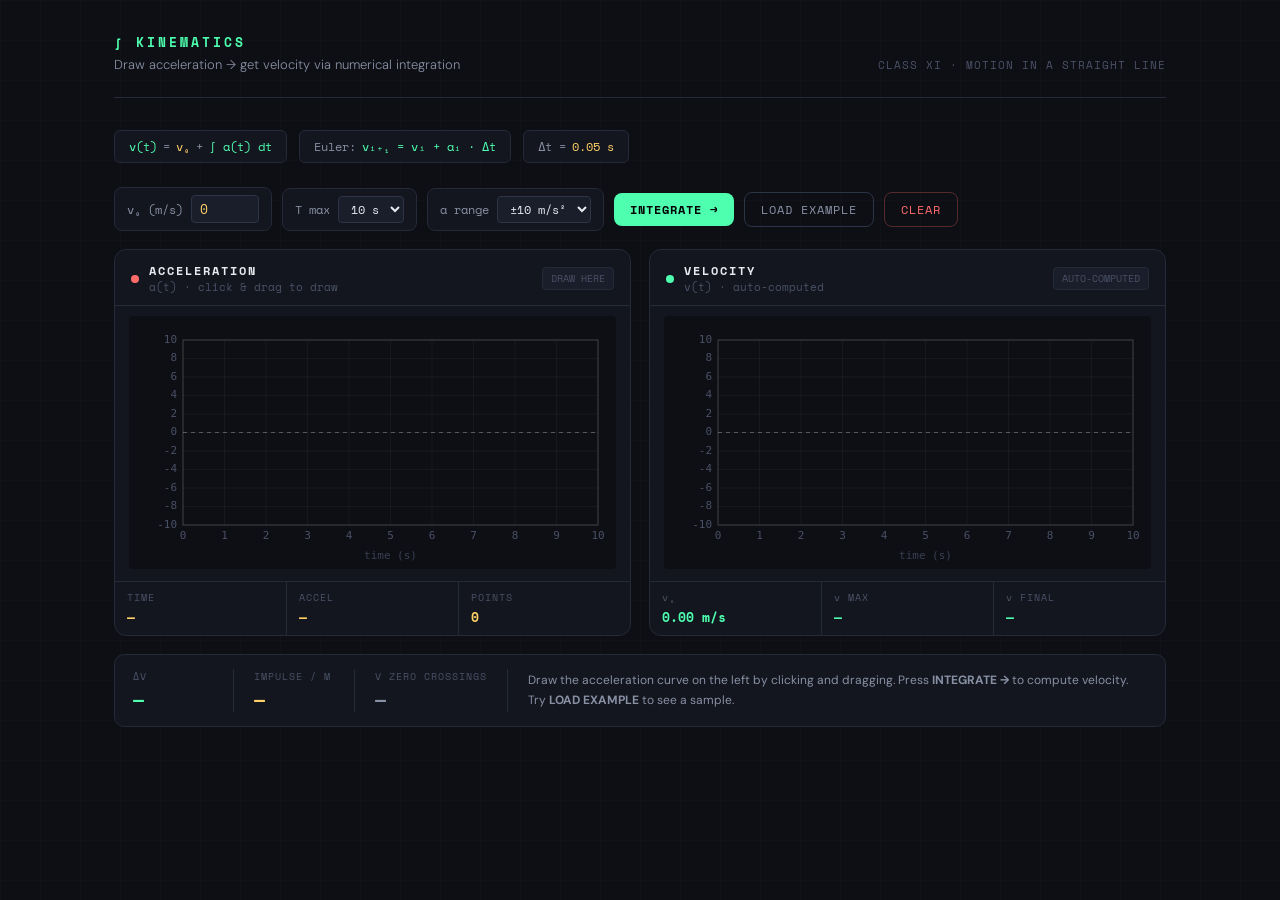
==== kinematics_01/acceleration_to_velocity.html @ 5a255a1c "Rename file from accleration to acceleration" ====
<!DOCTYPE html>
<html lang="en">
<head>
<meta charset="UTF-8">
<meta name="viewport" content="width=device-width, initial-scale=1.0">
<title>Kinematics Graph Tool</title>
<link href="https://fonts.googleapis.com/css2?family=Space+Mono:wght@400;700&family=DM+Sans:wght@300;400;500&display=swap" rel="stylesheet">
<style>
  *, *::before, *::after { box-sizing: border-box; margin: 0; padding: 0; }
  :root {
    --bg: #0d0f14;
    --surface: #13161e;
    --surface2: #1a1e2a;
    --border: #252a38;
    --border2: #2e3447;
    --accent: #4fffb0;
    --accent2: #ff6b6b;
    --accent3: #ffd166;
    --text: #e8eaf0;
    --text2: #8890a4;
    --text3: #4a5066;
    --mono: 'Space Mono', monospace;
    --sans: 'DM Sans', sans-serif;
  }
  body {
    background: var(--bg);
    color: var(--text);
    font-family: var(--sans);
    min-height: 100vh;
    overflow-x: hidden;
  }
  body::before {
    content: '';
    position: fixed;
    inset: 0;
    background-image:
      linear-gradient(rgba(255,255,255,.015) 1px, transparent 1px),
      linear-gradient(90deg, rgba(255,255,255,.015) 1px, transparent 1px);
    background-size: 40px 40px;
    pointer-events: none;
    z-index: 0;
  }
  .app {
    position: relative;
    z-index: 1;
    max-width: 1100px;
    margin: 0 auto;
    padding: 32px 24px;
  }
  header {
    display: flex;
    align-items: flex-end;
    justify-content: space-between;
    margin-bottom: 32px;
    padding-bottom: 24px;
    border-bottom: 1px solid var(--border);
    flex-wrap: wrap;
    gap: 12px;
  }
  .logo-block h1 {
    font-family: var(--mono);
    font-size: 13px;
    font-weight: 700;
    color: var(--accent);
    letter-spacing: 3px;
    text-transform: uppercase;
    margin-bottom: 4px;
  }
  .logo-block p { font-size: 13px; color: var(--text2); font-weight: 300; }
  .header-badge { font-family: var(--mono); font-size: 11px; color: var(--text3); letter-spacing: 1px; }
  .formula-bar { display: flex; gap: 12px; margin-bottom: 24px; flex-wrap: wrap; }
  .formula-pill {
    background: var(--surface);
    border: 1px solid var(--border);
    border-radius: 6px;
    padding: 7px 14px;
    font-family: var(--mono);
    font-size: 12px;
    color: var(--text2);
    display: flex;
    align-items: center;
    gap: 6px;
  }
  .formula-pill .hl { color: var(--accent3); }
  .formula-pill .sym { color: var(--accent); }
  .controls-row {
    display: flex;
    gap: 10px;
    margin-bottom: 18px;
    flex-wrap: wrap;
    align-items: center;
  }
  .control-group {
    display: flex;
    align-items: center;
    gap: 8px;
    background: var(--surface);
    border: 1px solid var(--border);
    border-radius: 8px;
    padding: 7px 12px;
  }
  .control-group label { font-size: 12px; color: var(--text2); font-family: var(--mono); white-space: nowrap; }
  .control-group input[type=number] {
    background: var(--surface2);
    border: 1px solid var(--border2);
    border-radius: 4px;
    color: var(--accent3);
    font-family: var(--mono);
    font-size: 13px;
    padding: 3px 8px;
    width: 68px;
    outline: none;
  }
  .control-group input[type=number]:focus { border-color: var(--accent); }
  .control-group select {
    background: var(--surface2);
    border: 1px solid var(--border2);
    border-radius: 4px;
    color: var(--text);
    font-family: var(--mono);
    font-size: 12px;
    padding: 3px 8px;
    outline: none;
    cursor: pointer;
  }
  .btn {
    padding: 8px 16px;
    border-radius: 8px;
    font-family: var(--mono);
    font-size: 12px;
    letter-spacing: 1px;
    cursor: pointer;
    border: none;
    transition: all .15s;
  }
  .btn-primary { background: var(--accent); color: #000; font-weight: 700; }
  .btn-primary:hover { background: #6fffbc; }
  .btn-ghost { background: transparent; border: 1px solid var(--border2); color: var(--text2); }
  .btn-ghost:hover { border-color: var(--text2); color: var(--text); }
  .btn-danger { background: transparent; border: 1px solid rgba(255,107,107,.3); color: var(--accent2); }
  .btn-danger:hover { background: rgba(255,107,107,.08); }
  .canvas-grid {
    display: grid;
    grid-template-columns: 1fr 1fr;
    gap: 18px;
    margin-bottom: 18px;
  }
  @media (max-width: 680px) { .canvas-grid { grid-template-columns: 1fr; } }
  .graph-card {
    background: var(--surface);
    border: 1px solid var(--border);
    border-radius: 12px;
    overflow: hidden;
  }
  .graph-header {
    display: flex;
    align-items: center;
    justify-content: space-between;
    padding: 12px 16px 10px;
    border-bottom: 1px solid var(--border);
  }
  .graph-title { display: flex; align-items: center; gap: 10px; }
  .dot { width: 8px; height: 8px; border-radius: 50%; flex-shrink: 0; }
  .graph-title h2 { font-family: var(--mono); font-size: 12px; font-weight: 700; letter-spacing: 2px; text-transform: uppercase; }
  .graph-title p { font-size: 11px; color: var(--text3); font-family: var(--mono); }
  .hint-badge {
    font-size: 10px;
    font-family: var(--mono);
    color: var(--text3);
    background: var(--surface2);
    border: 1px solid var(--border);
    border-radius: 4px;
    padding: 3px 8px;
  }
  .canvas-wrap {
    padding: 10px 14px 12px;
    user-select: none;
  }
  canvas {
    display: block;
    cursor: crosshair;
    border-radius: 4px;
    touch-action: none;
  }
  .readout-bar {
    display: flex;
    border-top: 1px solid var(--border);
    font-family: var(--mono);
  }
  .readout-item {
    flex: 1;
    padding: 8px 12px;
    border-right: 1px solid var(--border);
    display: flex;
    flex-direction: column;
    gap: 2px;
  }
  .readout-item:last-child { border-right: none; }
  .readout-label { color: var(--text3); font-size: 10px; letter-spacing: 1px; }
  .readout-value { color: var(--accent3); font-size: 13px; font-weight: 700; }
  .readout-value.green { color: var(--accent); }
  .info-strip {
    background: var(--surface);
    border: 1px solid var(--border);
    border-radius: 10px;
    padding: 14px 18px;
    display: flex;
    gap: 20px;
    align-items: center;
    flex-wrap: wrap;
  }
  .info-item { display: flex; flex-direction: column; gap: 2px; min-width: 80px; }
  .info-label { font-size: 10px; font-family: var(--mono); color: var(--text3); letter-spacing: 1px; text-transform: uppercase; }
  .info-val { font-size: 18px; font-family: var(--mono); font-weight: 700; }
  .info-sep { width: 1px; background: var(--border); align-self: stretch; }
  .info-note { font-size: 12px; color: var(--text2); line-height: 1.6; flex: 1; min-width: 160px; }
</style>
</head>
<body>
<div class="app">
  <header>
    <div class="logo-block">
      <h1>∫ Kinematics</h1>
      <p>Draw acceleration → get velocity via numerical integration</p>
    </div>
    <div class="header-badge">CLASS XI · MOTION IN A STRAIGHT LINE</div>
  </header>

  <div class="formula-bar">
    <div class="formula-pill">
      <span class="sym">v(t)</span><span>=</span>
      <span class="hl">v₀</span><span>+</span>
      <span class="sym">∫ a(t) dt</span>
    </div>
    <div class="formula-pill">
      <span>Euler:</span>
      <span class="sym">vᵢ₊₁ = vᵢ + aᵢ · Δt</span>
    </div>
    <div class="formula-pill">
      <span>Δt =</span><span class="hl">0.05 s</span>
    </div>
  </div>

  <div class="controls-row">
    <div class="control-group">
      <label>v₀ (m/s)</label>
      <input type="number" id="v0Input" value="0" step="1" min="-30" max="30">
    </div>
    <div class="control-group">
      <label>T max</label>
      <select id="tmaxSelect">
        <option value="5">5 s</option>
        <option value="10" selected>10 s</option>
        <option value="20">20 s</option>
      </select>
    </div>
    <div class="control-group">
      <label>a range</label>
      <select id="arangeSelect">
        <option value="5">±5 m/s²</option>
        <option value="10" selected>±10 m/s²</option>
        <option value="20">±20 m/s²</option>
      </select>
    </div>
    <button class="btn btn-primary" id="integrateBtn">INTEGRATE →</button>
    <button class="btn btn-ghost" id="exampleBtn">LOAD EXAMPLE</button>
    <button class="btn btn-danger" id="clearBtn">CLEAR</button>
  </div>

  <div class="canvas-grid">
    <div class="graph-card">
      <div class="graph-header">
        <div class="graph-title">
          <div class="dot" style="background:#ff6b6b"></div>
          <div><h2>Acceleration</h2><p>a(t) · click &amp; drag to draw</p></div>
        </div>
        <span class="hint-badge" id="drawHint">DRAW HERE</span>
      </div>
      <div class="canvas-wrap" id="accelWrap">
        <canvas id="accelCanvas"></canvas>
      </div>
      <div class="readout-bar">
        <div class="readout-item">
          <span class="readout-label">TIME</span>
          <span class="readout-value" id="curTime">—</span>
        </div>
        <div class="readout-item">
          <span class="readout-label">ACCEL</span>
          <span class="readout-value" id="curAccel">—</span>
        </div>
        <div class="readout-item">
          <span class="readout-label">POINTS</span>
          <span class="readout-value" id="pointCount">0</span>
        </div>
      </div>
    </div>

    <div class="graph-card">
      <div class="graph-header">
        <div class="graph-title">
          <div class="dot" style="background:#4fffb0"></div>
          <div><h2>Velocity</h2><p>v(t) · auto-computed</p></div>
        </div>
        <span class="hint-badge">AUTO-COMPUTED</span>
      </div>
      <div class="canvas-wrap" id="velWrap">
        <canvas id="velCanvas"></canvas>
      </div>
      <div class="readout-bar">
        <div class="readout-item">
          <span class="readout-label">v₀</span>
          <span class="readout-value green" id="v0Display">0.00 m/s</span>
        </div>
        <div class="readout-item">
          <span class="readout-label">v MAX</span>
          <span class="readout-value green" id="vmax">—</span>
        </div>
        <div class="readout-item">
          <span class="readout-label">v FINAL</span>
          <span class="readout-value green" id="vfinal">—</span>
        </div>
      </div>
    </div>
  </div>

  <div class="info-strip">
    <div class="info-item">
      <span class="info-label">Δv</span>
      <span class="info-val" id="deltaV" style="color:var(--accent)">—</span>
    </div>
    <div class="info-sep"></div>
    <div class="info-item">
      <span class="info-label">impulse / m</span>
      <span class="info-val" id="impulseVal" style="color:var(--accent3)">—</span>
    </div>
    <div class="info-sep"></div>
    <div class="info-item">
      <span class="info-label">v zero crossings</span>
      <span class="info-val" id="zeroCross" style="color:var(--text2)">—</span>
    </div>
    <div class="info-sep"></div>
    <p class="info-note" id="insight">
      Draw the acceleration curve on the left by clicking and dragging. Press <strong>INTEGRATE →</strong> to compute velocity. Try <strong>LOAD EXAMPLE</strong> to see a sample.
    </p>
  </div>
</div>

<script>
// ── Constants ────────────────────────────────────────────────
const PAD = { top: 24, right: 18, bottom: 44, left: 54 };
const CANVAS_ASPECT = 260 / 500; // height / width

let tMax = 10, aRange = 10;
let rawPoints = [];   // [{t, a}]  — data coordinates
let velPoints = [];   // [{t, v}]
let isDrawing = false;
let lastCX = null;

const accelCanvas = document.getElementById('accelCanvas');
const velCanvas   = document.getElementById('velCanvas');
const accelWrap   = document.getElementById('accelWrap');
const velWrap     = document.getElementById('velWrap');
const ac = accelCanvas.getContext('2d');
const vc = velCanvas.getContext('2d');

// ── Canvas sizing ────────────────────────────────────────────
// Key fix: canvas.width/height must equal the PHYSICAL pixel dimensions
// (displayWidth * devicePixelRatio). The CSS size is set separately.
function sizeCanvas(canvas, wrap) {
  const dpr  = window.devicePixelRatio || 1;
  const padX = 28; // canvas-wrap has 14px padding each side
  const cssW = wrap.clientWidth - padX;
  const cssH = Math.round(cssW * CANVAS_ASPECT);
  canvas.style.width  = cssW + 'px';
  canvas.style.height = cssH + 'px';
  canvas.width  = Math.round(cssW * dpr);
  canvas.height = Math.round(cssH * dpr);
}

function sizeAll() {
  sizeCanvas(accelCanvas, accelWrap);
  sizeCanvas(velCanvas,   velWrap);
}

// ── Coordinate helpers (CSS-pixel space) ────────────────────
function cssW(canvas) { return parseFloat(canvas.style.width)  || canvas.width; }
function cssH(canvas) { return parseFloat(canvas.style.height) || canvas.height; }
function plotW(canvas) { return cssW(canvas) - PAD.left - PAD.right; }
function plotH(canvas) { return cssH(canvas) - PAD.top  - PAD.bottom; }

function toPX(canvas, t)      { return PAD.left + (t / tMax) * plotW(canvas); }
function toPY(canvas, v, rng) { return PAD.top  + (1 - (v + rng) / (2 * rng)) * plotH(canvas); }
function toDataT(canvas, px)  { return Math.max(0, Math.min(tMax, (px - PAD.left) / plotW(canvas) * tMax)); }
function toDataV(canvas, py, rng) {
  return Math.max(-rng, Math.min(rng, rng - (py - PAD.top) / plotH(canvas) * 2 * rng));
}

// Convert a mouse/touch event to CSS-pixel coords on the canvas
function evtPos(e, canvas) {
  const rect = canvas.getBoundingClientRect();
  const src  = e.touches ? e.touches[0] : e;
  return {
    cx: src.clientX - rect.left,
    cy: src.clientY - rect.top
  };
}

// ── Drawing context helper ───────────────────────────────────
// Always reset the transform to dpr-scaled identity before drawing
function setDPR(ctx, canvas) {
  const dpr = window.devicePixelRatio || 1;
  ctx.setTransform(dpr, 0, 0, dpr, 0, 0);
}

// ── Grid ─────────────────────────────────────────────────────
function drawGrid(ctx, canvas, range) {
  setDPR(ctx, canvas);
  const W = cssW(canvas), H = cssH(canvas);
  const w = plotW(canvas), h = plotH(canvas);

  ctx.clearRect(0, 0, W, H);
  ctx.fillStyle = '#0d0f14';
  ctx.fillRect(0, 0, W, H);

  const tStep = tMax <= 5 ? 0.5 : tMax <= 10 ? 1 : 2;
  const aStep = range <= 5 ? 1 : range <= 10 ? 2 : 5;

  // background grid
  ctx.strokeStyle = 'rgba(255,255,255,0.04)';
  ctx.lineWidth = 1;
  for (let t = 0; t <= tMax + 0.001; t += tStep) {
    const x = toPX(canvas, t);
    ctx.beginPath(); ctx.moveTo(x, PAD.top); ctx.lineTo(x, PAD.top + h); ctx.stroke();
  }
  for (let a = -range; a <= range + 0.001; a += aStep) {
    const y = toPY(canvas, a, range);
    ctx.beginPath(); ctx.moveTo(PAD.left, y); ctx.lineTo(PAD.left + w, y); ctx.stroke();
  }

  // plot border
  ctx.strokeStyle = 'rgba(255,255,255,0.18)';
  ctx.lineWidth = 1;
  ctx.strokeRect(PAD.left, PAD.top, w, h);

  // zero axis dashed line
  const zy = toPY(canvas, 0, range);
  ctx.strokeStyle = 'rgba(255,255,255,0.28)';
  ctx.lineWidth = 1;
  ctx.setLineDash([4, 4]);
  ctx.beginPath(); ctx.moveTo(PAD.left, zy); ctx.lineTo(PAD.left + w, zy); ctx.stroke();
  ctx.setLineDash([]);

  // x-axis labels
  ctx.fillStyle = '#4a5066';
  ctx.font = '11px "Space Mono", monospace';
  ctx.textAlign = 'center';
  ctx.textBaseline = 'top';
  for (let t = 0; t <= tMax + 0.001; t += tStep) {
    ctx.fillText(t % 1 === 0 ? t : t.toFixed(1), toPX(canvas, t), PAD.top + h + 6);
  }
  ctx.fillStyle = '#3a3f52';
  ctx.fillText('time (s)', PAD.left + w / 2, PAD.top + h + 26);

  // y-axis labels
  ctx.textAlign = 'right';
  ctx.textBaseline = 'middle';
  for (let a = -range; a <= range + 0.001; a += aStep) {
    ctx.fillStyle = '#4a5066';
    ctx.fillText(a, PAD.left - 6, toPY(canvas, a, range));
  }
}

// ── Accel curve ──────────────────────────────────────────────
function drawAccelCurve() {
  drawGrid(ac, accelCanvas, aRange);
  if (rawPoints.length < 2) return;
  setDPR(ac, accelCanvas);

  ac.strokeStyle = '#ff6b6b';
  ac.lineWidth = 2.5;
  ac.lineJoin = 'round';
  ac.lineCap  = 'round';
  ac.shadowColor = 'rgba(255,107,107,0.5)';
  ac.shadowBlur  = 10;
  ac.beginPath();
  rawPoints.forEach((p, i) => {
    const x = toPX(accelCanvas, p.t);
    const y = toPY(accelCanvas, p.a, aRange);
    i === 0 ? ac.moveTo(x, y) : ac.lineTo(x, y);
  });
  ac.stroke();
  ac.shadowBlur = 0;

  ac.fillStyle = '#ff6b6b';
  [rawPoints[0], rawPoints[rawPoints.length - 1]].forEach(p => {
    ac.beginPath();
    ac.arc(toPX(accelCanvas, p.t), toPY(accelCanvas, p.a, aRange), 4, 0, Math.PI * 2);
    ac.fill();
  });
}

// ── Velocity curve ───────────────────────────────────────────
function drawVelCurve() {
  if (!velPoints.length) { drawGrid(vc, velCanvas, aRange); return; }

  const vVals    = velPoints.map(p => p.v);
  const vAbsMax  = Math.max(Math.abs(Math.min(...vVals)), Math.abs(Math.max(...vVals)), 2);
  const niceRange = Math.ceil(vAbsMax / 5) * 5 || 5;

  drawGrid(vc, velCanvas, niceRange);
  setDPR(vc, velCanvas);

  // filled area
  const zy = toPY(velCanvas, 0, niceRange);
  vc.fillStyle = 'rgba(79,255,176,0.07)';
  vc.beginPath();
  vc.moveTo(toPX(velCanvas, velPoints[0].t), zy);
  velPoints.forEach(p => vc.lineTo(toPX(velCanvas, p.t), toPY(velCanvas, p.v, niceRange)));
  vc.lineTo(toPX(velCanvas, velPoints[velPoints.length - 1].t), zy);
  vc.closePath();
  vc.fill();

  // line
  vc.strokeStyle = '#4fffb0';
  vc.lineWidth = 2.5;
  vc.lineJoin = 'round';
  vc.lineCap  = 'round';
  vc.shadowColor = 'rgba(79,255,176,0.5)';
  vc.shadowBlur  = 10;
  vc.beginPath();
  velPoints.forEach((p, i) => {
    const x = toPX(velCanvas, p.t);
    const y = toPY(velCanvas, p.v, niceRange);
    i === 0 ? vc.moveTo(x, y) : vc.lineTo(x, y);
  });
  vc.stroke();
  vc.shadowBlur = 0;
}

// ── Numerical integration ────────────────────────────────────
function integrate() {
  if (rawPoints.length < 2) { alert('Draw the acceleration curve first!'); return; }
  const v0 = parseFloat(document.getElementById('v0Input').value) || 0;
  const sorted = [...rawPoints].sort((a, b) => a.t - b.t);
  const DT   = 0.05;
  const tEnd = sorted[sorted.length - 1].t;
  velPoints  = [];
  let v = v0;

  function interpA(t) {
    if (t <= sorted[0].t) return sorted[0].a;
    if (t >= tEnd)        return sorted[sorted.length - 1].a;
    for (let i = 0; i < sorted.length - 1; i++) {
      if (t >= sorted[i].t && t <= sorted[i + 1].t) {
        const f = (t - sorted[i].t) / (sorted[i + 1].t - sorted[i].t);
        return sorted[i].a + f * (sorted[i + 1].a - sorted[i].a);
      }
    }
    return 0;
  }

  for (let t = 0; t <= tEnd + DT / 2; t += DT) {
    velPoints.push({ t: +t.toFixed(4), v: +v.toFixed(4) });
    v += interpA(t) * DT;
  }

  drawVelCurve();
  updateStats();
}

// ── Stats ────────────────────────────────────────────────────
function updateStats() {
  if (!velPoints.length) return;
  const v0   = velPoints[0].v;
  const vf   = velPoints[velPoints.length - 1].v;
  const vVals = velPoints.map(p => p.v);
  const dv   = vf - v0;

  document.getElementById('v0Display').textContent = v0.toFixed(2) + ' m/s';
  document.getElementById('vmax').textContent      = Math.max(...vVals).toFixed(2) + ' m/s';
  document.getElementById('vfinal').textContent    = vf.toFixed(2) + ' m/s';
  document.getElementById('deltaV').textContent    = (dv >= 0 ? '+' : '') + dv.toFixed(2) + ' m/s';
  document.getElementById('impulseVal').textContent = dv.toFixed(2) + ' N·s/kg';

  let zc = 0;
  for (let i = 1; i < velPoints.length; i++)
    if (velPoints[i - 1].v * velPoints[i].v < 0) zc++;
  document.getElementById('zeroCross').textContent = zc;

  const ins = [];
  if (dv >  0.5) ins.push('Net acceleration — object speeds up overall.');
  if (dv < -0.5) ins.push('Net deceleration — object slows down overall.');
  if (zc > 0)    ins.push(`Velocity crosses zero ${zc} time(s) — object reverses direction.`);
  if (Math.abs(vf) < 0.5) ins.push('Object nearly at rest at the end.');
  if (!ins.length) ins.push('Velocity computed successfully from ∫ a dt.');
  document.getElementById('insight').textContent = ins.join(' ');
}

// ── Drawing events ───────────────────────────────────────────
function startDraw(e) {
  e.preventDefault();
  isDrawing = true;
  lastCX    = null;
  rawPoints = [];
  velPoints = [];
  drawGrid(vc, velCanvas, aRange);
  document.getElementById('drawHint').textContent     = 'DRAWING...';
  document.getElementById('pointCount').textContent   = '0';
  document.getElementById('vmax').textContent         = '—';
  document.getElementById('vfinal').textContent       = '—';
  document.getElementById('deltaV').textContent       = '—';
  document.getElementById('impulseVal').textContent   = '—';
  document.getElementById('zeroCross').textContent    = '—';
  document.getElementById('insight').textContent      = 'Keep drawing, then press INTEGRATE →';
  addPoint(e);
}

function moveDraw(e) {
  if (!isDrawing) return;
  e.preventDefault();
  addPoint(e);
}

function endDraw() {
  if (!isDrawing) return;
  isDrawing = false;
  document.getElementById('drawHint').textContent = rawPoints.length > 2 ? 'READY' : 'DRAW MORE';
  if (rawPoints.length > 3) integrate();
}

function addPoint(e) {
  const { cx, cy } = evtPos(e, accelCanvas);
  // ignore if outside the plot area (with small margin)
  if (cx < PAD.left - 8 || cx > cssW(accelCanvas) - PAD.right + 8) return;

  // throttle by horizontal distance
  if (lastCX !== null && Math.abs(cx - lastCX) < 2) return;
  lastCX = cx;

  const t = toDataT(accelCanvas, cx);
  const a = toDataV(accelCanvas, cy, aRange);  // reuses the same math

  // replace any existing point within a small t-window
  const tol = tMax / plotW(accelCanvas) * 6;
  const idx = rawPoints.findIndex(p => Math.abs(p.t - t) < tol);
  if (idx >= 0) rawPoints.splice(idx, 1);
  rawPoints.push({ t, a });
  rawPoints.sort((a, b) => a.t - b.t);

  document.getElementById('pointCount').textContent = rawPoints.length;
  document.getElementById('curTime').textContent    = t.toFixed(2) + ' s';
  document.getElementById('curAccel').textContent   = a.toFixed(2) + ' m/s²';

  drawAccelCurve();
}

accelCanvas.addEventListener('mousedown', startDraw);
accelCanvas.addEventListener('mousemove', moveDraw);
window.addEventListener('mouseup', endDraw);
accelCanvas.addEventListener('touchstart', startDraw, { passive: false });
accelCanvas.addEventListener('touchmove',  moveDraw,  { passive: false });
window.addEventListener('touchend', endDraw);

// ── Buttons ──────────────────────────────────────────────────
document.getElementById('integrateBtn').onclick = integrate;

document.getElementById('clearBtn').onclick = () => {
  rawPoints = []; velPoints = []; lastCX = null;
  drawGrid(ac, accelCanvas, aRange);
  drawGrid(vc, velCanvas,   aRange);
  ['curTime','curAccel','vmax','vfinal','v0Display','deltaV','impulseVal','zeroCross']
    .forEach(id => { document.getElementById(id).textContent = '—'; });
  document.getElementById('pointCount').textContent = '0';
  document.getElementById('drawHint').textContent   = 'DRAW HERE';
  document.getElementById('insight').textContent    =
    'Draw the acceleration curve on the left by clicking and dragging. Press INTEGRATE → to compute velocity.';
};

document.getElementById('exampleBtn').onclick = () => {
  rawPoints = [
    {t:0,a:0},{t:0.5,a:3},{t:1,a:5},{t:1.5,a:6},{t:2,a:6},
    {t:2.5,a:5},{t:3,a:3},{t:3.5,a:0},{t:4,a:0},{t:4.5,a:-2},
    {t:5,a:-5},{t:5.5,a:-7},{t:6,a:-7},{t:6.5,a:-5},{t:7,a:-3},
    {t:7.5,a:-1},{t:8,a:0}
  ];
  document.getElementById('pointCount').textContent = rawPoints.length;
  document.getElementById('drawHint').textContent   = 'EXAMPLE';
  drawAccelCurve();
  integrate();
};

document.getElementById('tmaxSelect').onchange = function () {
  tMax = +this.value;
  rawPoints = []; velPoints = [];
  drawGrid(ac, accelCanvas, aRange);
  drawGrid(vc, velCanvas,   aRange);
  document.getElementById('pointCount').textContent = '0';
};

document.getElementById('arangeSelect').onchange = function () {
  aRange = +this.value;
  rawPoints = []; velPoints = [];
  drawGrid(ac, accelCanvas, aRange);
  drawGrid(vc, velCanvas,   aRange);
};

document.getElementById('v0Input').oninput = function () {
  document.getElementById('v0Display').textContent = (+this.value || 0).toFixed(2) + ' m/s';
  if (rawPoints.length > 2) integrate();
};

// ── Init ─────────────────────────────────────────────────────
window.addEventListener('resize', () => {
  sizeAll();
  drawAccelCurve();
  drawVelCurve();
});

// Use requestAnimationFrame so the layout has finished before we measure widths
requestAnimationFrame(() => {
  sizeAll();
  drawGrid(ac, accelCanvas, aRange);
  drawGrid(vc, velCanvas,   aRange);
});
</script>
</body>
</html>
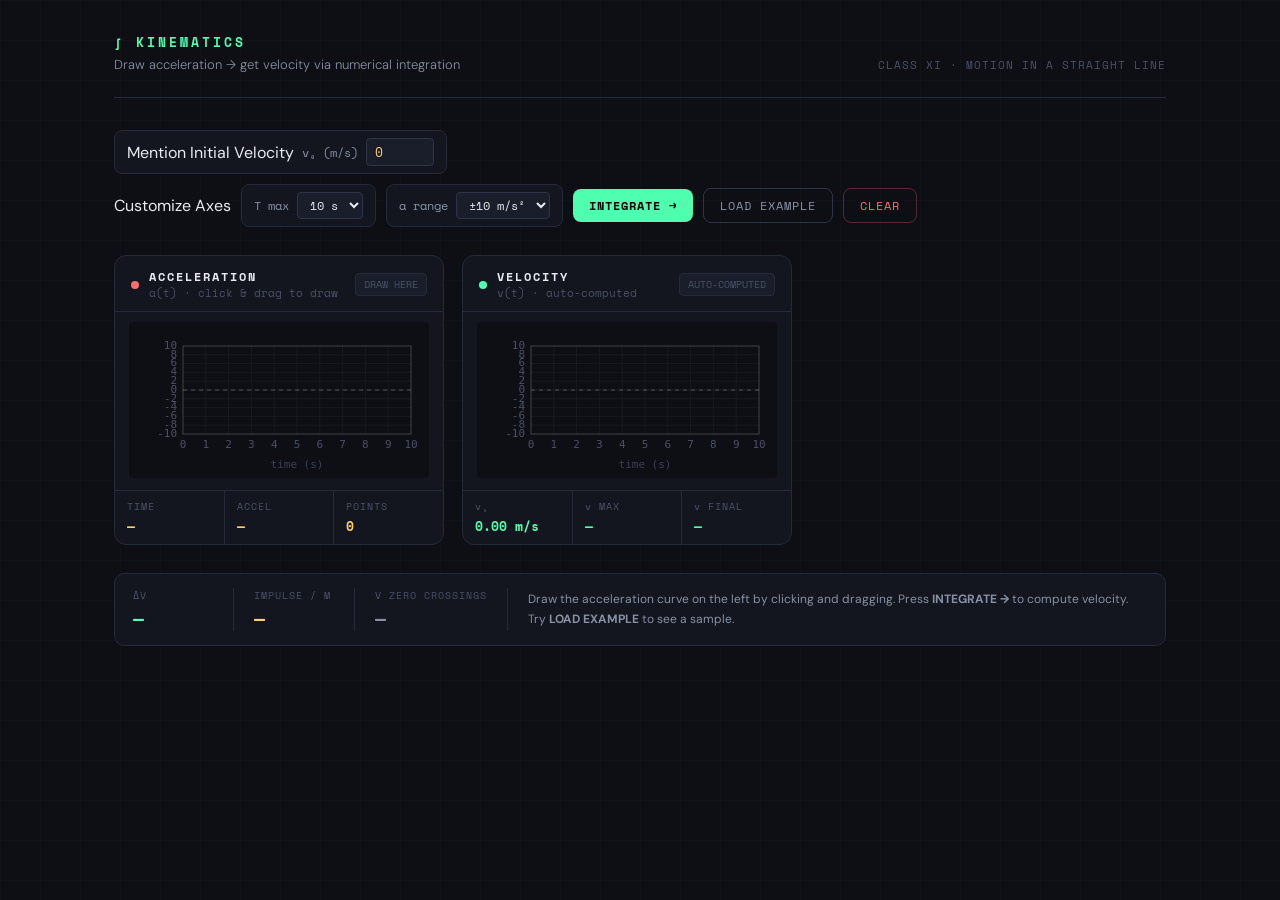
==== commit 6244a214: "Update controls for initial velocity input Created two separate control. One for initial velocity an" ====
--- a/kinematics_01/acceleration_to_velocity.html
+++ b/kinematics_01/acceleration_to_velocity.html
@@ -226,7 +226,7 @@
     <div class="header-badge">CLASS XI · MOTION IN A STRAIGHT LINE</div>
   </header>
 
-  <div class="formula-bar">
+<!--  <div class="formula-bar">
     <div class="formula-pill">
       <span class="sym">v(t)</span><span>=</span>
       <span class="hl">v₀</span><span>+</span>
@@ -239,13 +239,22 @@
     <div class="formula-pill">
       <span>Δt =</span><span class="hl">0.05 s</span>
     </div>
+  </div> -->
+
+ <div class="controls-row">
+  <div class="control-group">
+   <p> Mention Initial Velocity </p>
+    <label>v₀ (m/s)</label>
+    <input type="number" id="v0Input" value="0" step="1" min="-30" max="30">
   </div>
+    
 
   <div class="controls-row">
-    <div class="control-group">
+<!--    <div class="control-group">
       <label>v₀ (m/s)</label>
       <input type="number" id="v0Input" value="0" step="1" min="-30" max="30">
-    </div>
+    </div> -->
+    <p> Customize Axes </p>
     <div class="control-group">
       <label>T max</label>
       <select id="tmaxSelect">
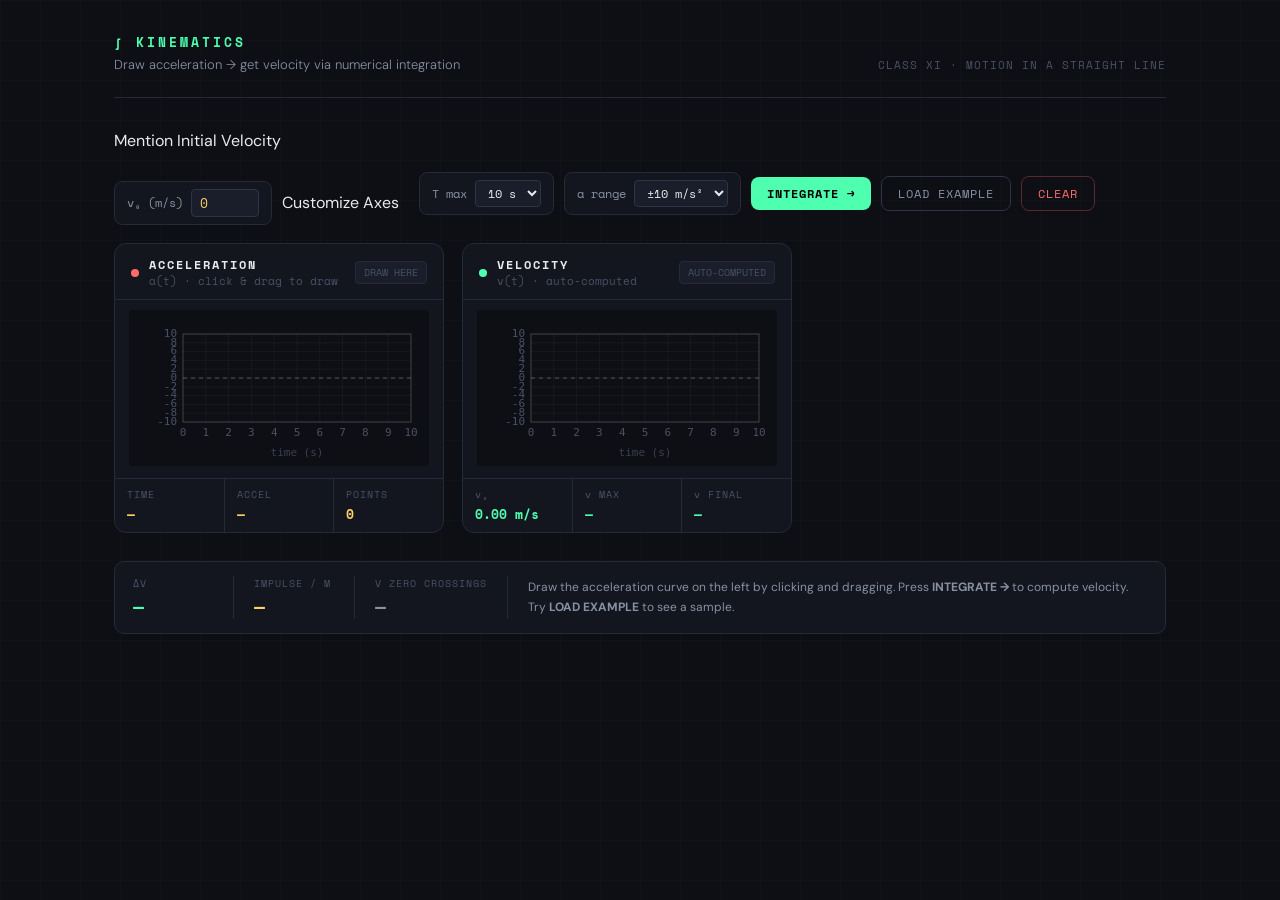
==== commit 35b3dd43: "Refactor HTML structure for clarity and organization Refactor HTML structure for clarity and organiz" ====
--- a/kinematics_01/acceleration_to_velocity.html
+++ b/kinematics_01/acceleration_to_velocity.html
@@ -241,20 +241,22 @@
     </div>
   </div> -->
 
+ <p> Mention Initial Velocity </p>
+ <br>
  <div class="controls-row">
   <div class="control-group">
-   <p> Mention Initial Velocity </p>
     <label>v₀ (m/s)</label>
     <input type="number" id="v0Input" value="0" step="1" min="-30" max="30">
   </div>
     
 
+  <p> Customize Axes </p>
+  <br>
   <div class="controls-row">
-<!--    <div class="control-group">
+  <!--  <div class="control-group">
       <label>v₀ (m/s)</label>
       <input type="number" id="v0Input" value="0" step="1" min="-30" max="30">
     </div> -->
-    <p> Customize Axes </p>
     <div class="control-group">
       <label>T max</label>
       <select id="tmaxSelect">
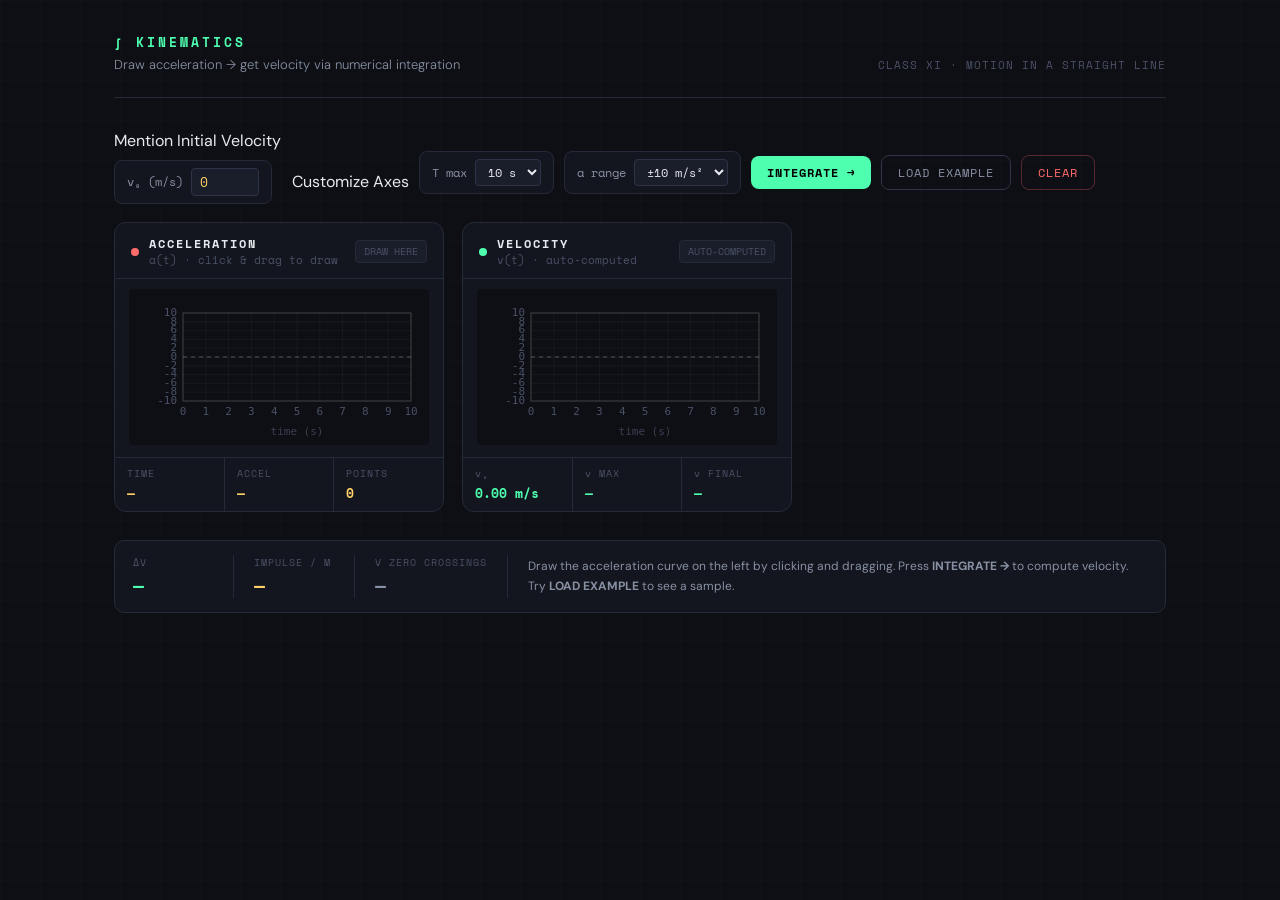
==== commit 32ae472c: "Optimize layout by removing extra line breaks Removed unnecessary line breaks for improved layout." ====
--- a/kinematics_01/acceleration_to_velocity.html
+++ b/kinematics_01/acceleration_to_velocity.html
@@ -242,16 +242,15 @@
   </div> -->
 
  <p> Mention Initial Velocity </p>
- <br>
  <div class="controls-row">
   <div class="control-group">
     <label>v₀ (m/s)</label>
     <input type="number" id="v0Input" value="0" step="1" min="-30" max="30">
   </div>
+  <br>
     
 
   <p> Customize Axes </p>
-  <br>
   <div class="controls-row">
   <!--  <div class="control-group">
       <label>v₀ (m/s)</label>
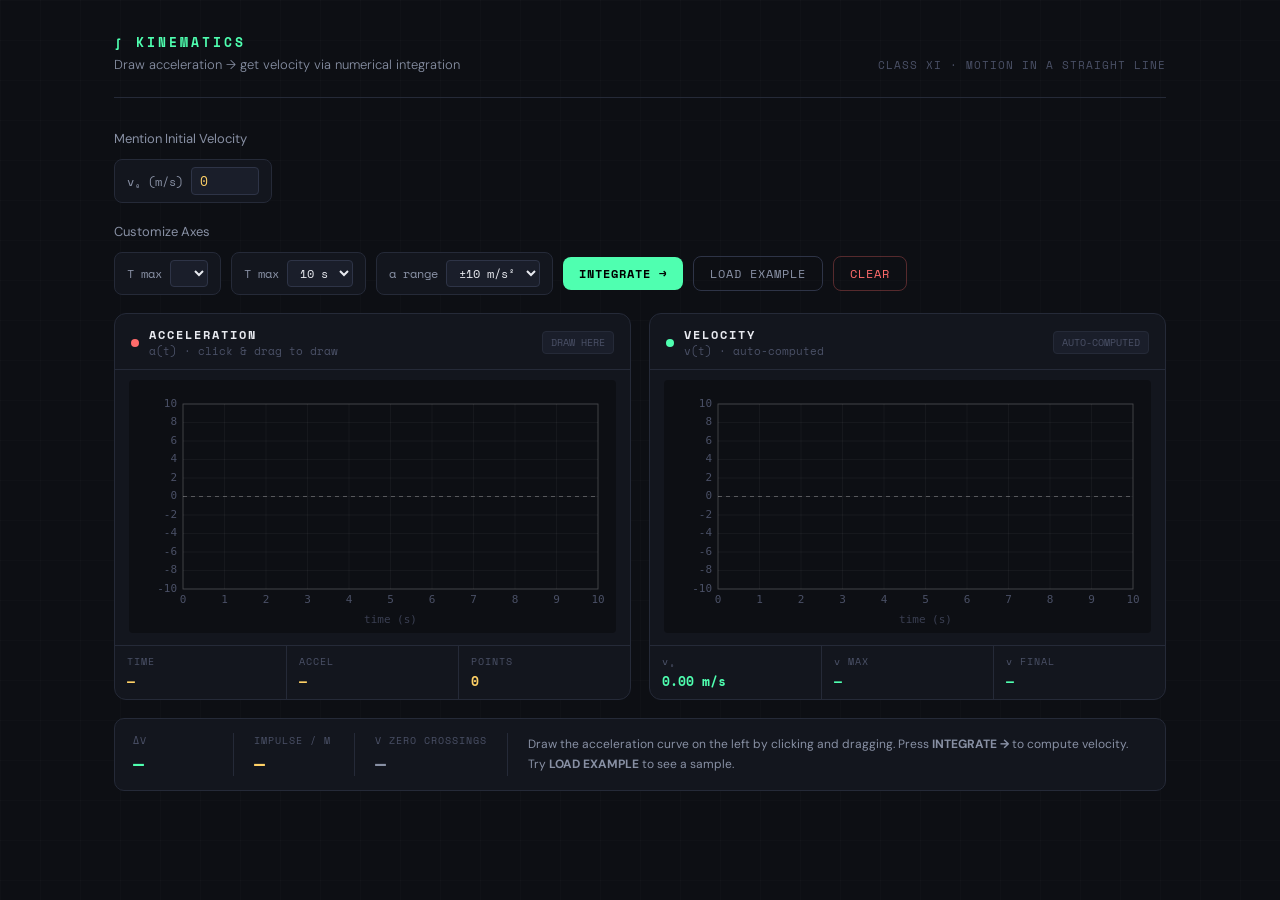
==== commit e725278e: "Update UI elements for initial velocity and axes" ====
--- a/kinematics_01/acceleration_to_velocity.html
+++ b/kinematics_01/acceleration_to_velocity.html
@@ -240,23 +240,24 @@
       <span>Δt =</span><span class="hl">0.05 s</span>
     </div>
   </div> -->
-
- <p> Mention Initial Velocity </p>
- <div class="controls-row">
+<p style="margin-bottom: 12px; font-size: 13px; color: var(--text2);">Mention Initial Velocity</p>
+<div class="controls-row">
   <div class="control-group">
     <label>v₀ (m/s)</label>
     <input type="number" id="v0Input" value="0" step="1" min="-30" max="30">
   </div>
-  <br>
-    
-
-  <p> Customize Axes </p>
-  <div class="controls-row">
-  <!--  <div class="control-group">
-      <label>v₀ (m/s)</label>
-      <input type="number" id="v0Input" value="0" step="1" min="-30" max="30">
-    </div> -->
-    <div class="control-group">
+</div>
+
+<p style="margin-top: 20px; margin-bottom: 12px; font-size: 13px; color: var(--text2);">Customize Axes</p>
+<div class="controls-row">
+  <div class="control-group">
+    <label>T max</label>
+    <select id="tmaxSelect">
+      <!-- options -->
+    </select>
+  </div>
+
+   <div class="control-group">
       <label>T max</label>
       <select id="tmaxSelect">
         <option value="5">5 s</option>
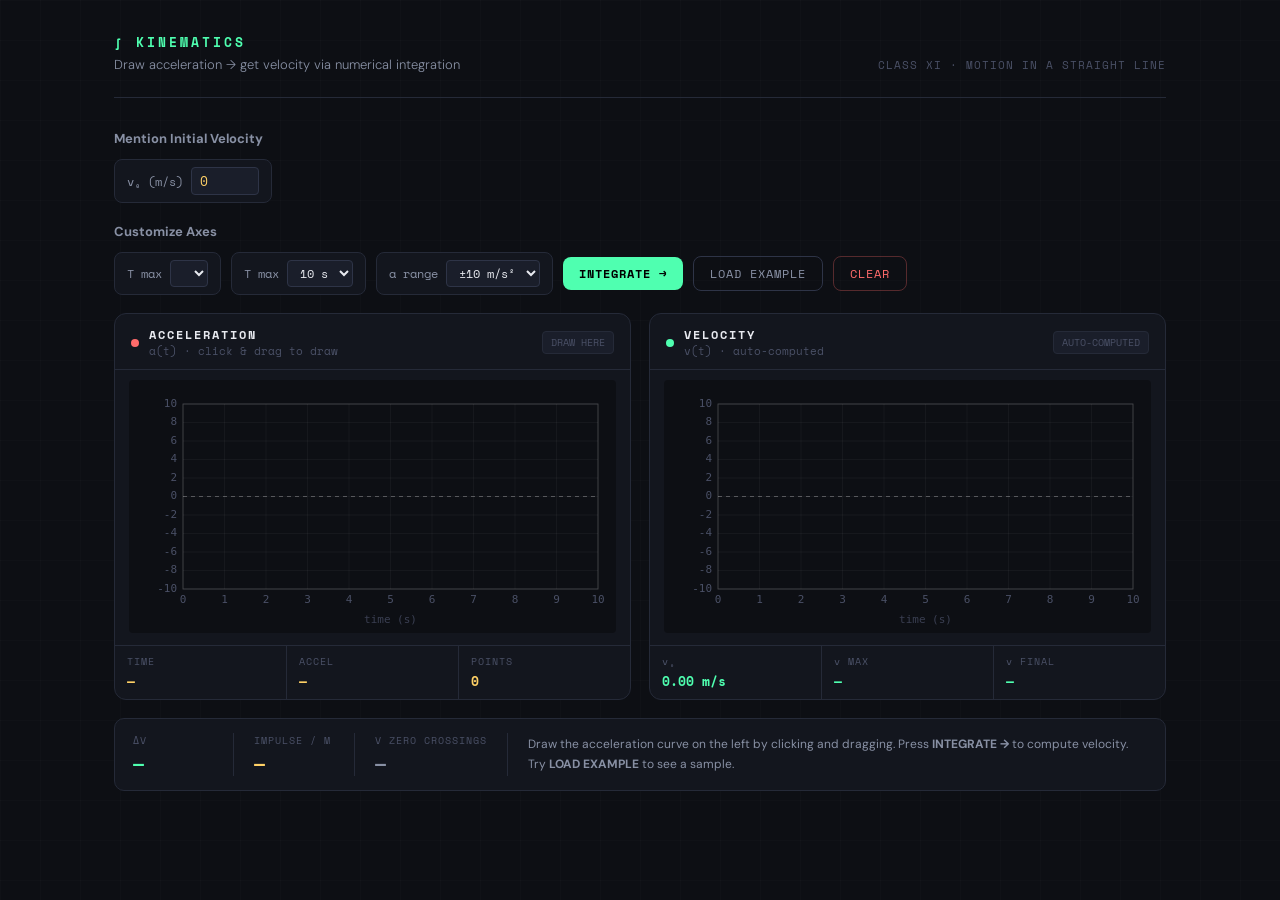
==== commit 20299f40: "Change paragraph tags to header tags for emphasis" ====
--- a/kinematics_01/acceleration_to_velocity.html
+++ b/kinematics_01/acceleration_to_velocity.html
@@ -240,7 +240,7 @@
       <span>Δt =</span><span class="hl">0.05 s</span>
     </div>
   </div> -->
-<p style="margin-bottom: 12px; font-size: 13px; color: var(--text2);">Mention Initial Velocity</p>
+<h1 style="margin-bottom: 12px; font-size: 13px; color: var(--text2);">Mention Initial Velocity</h1>
 <div class="controls-row">
   <div class="control-group">
     <label>v₀ (m/s)</label>
@@ -248,7 +248,7 @@
   </div>
 </div>
 
-<p style="margin-top: 20px; margin-bottom: 12px; font-size: 13px; color: var(--text2);">Customize Axes</p>
+<h1 style="margin-top: 20px; margin-bottom: 12px; font-size: 13px; color: var(--text2);">Customize Axes</h1>
 <div class="controls-row">
   <div class="control-group">
     <label>T max</label>
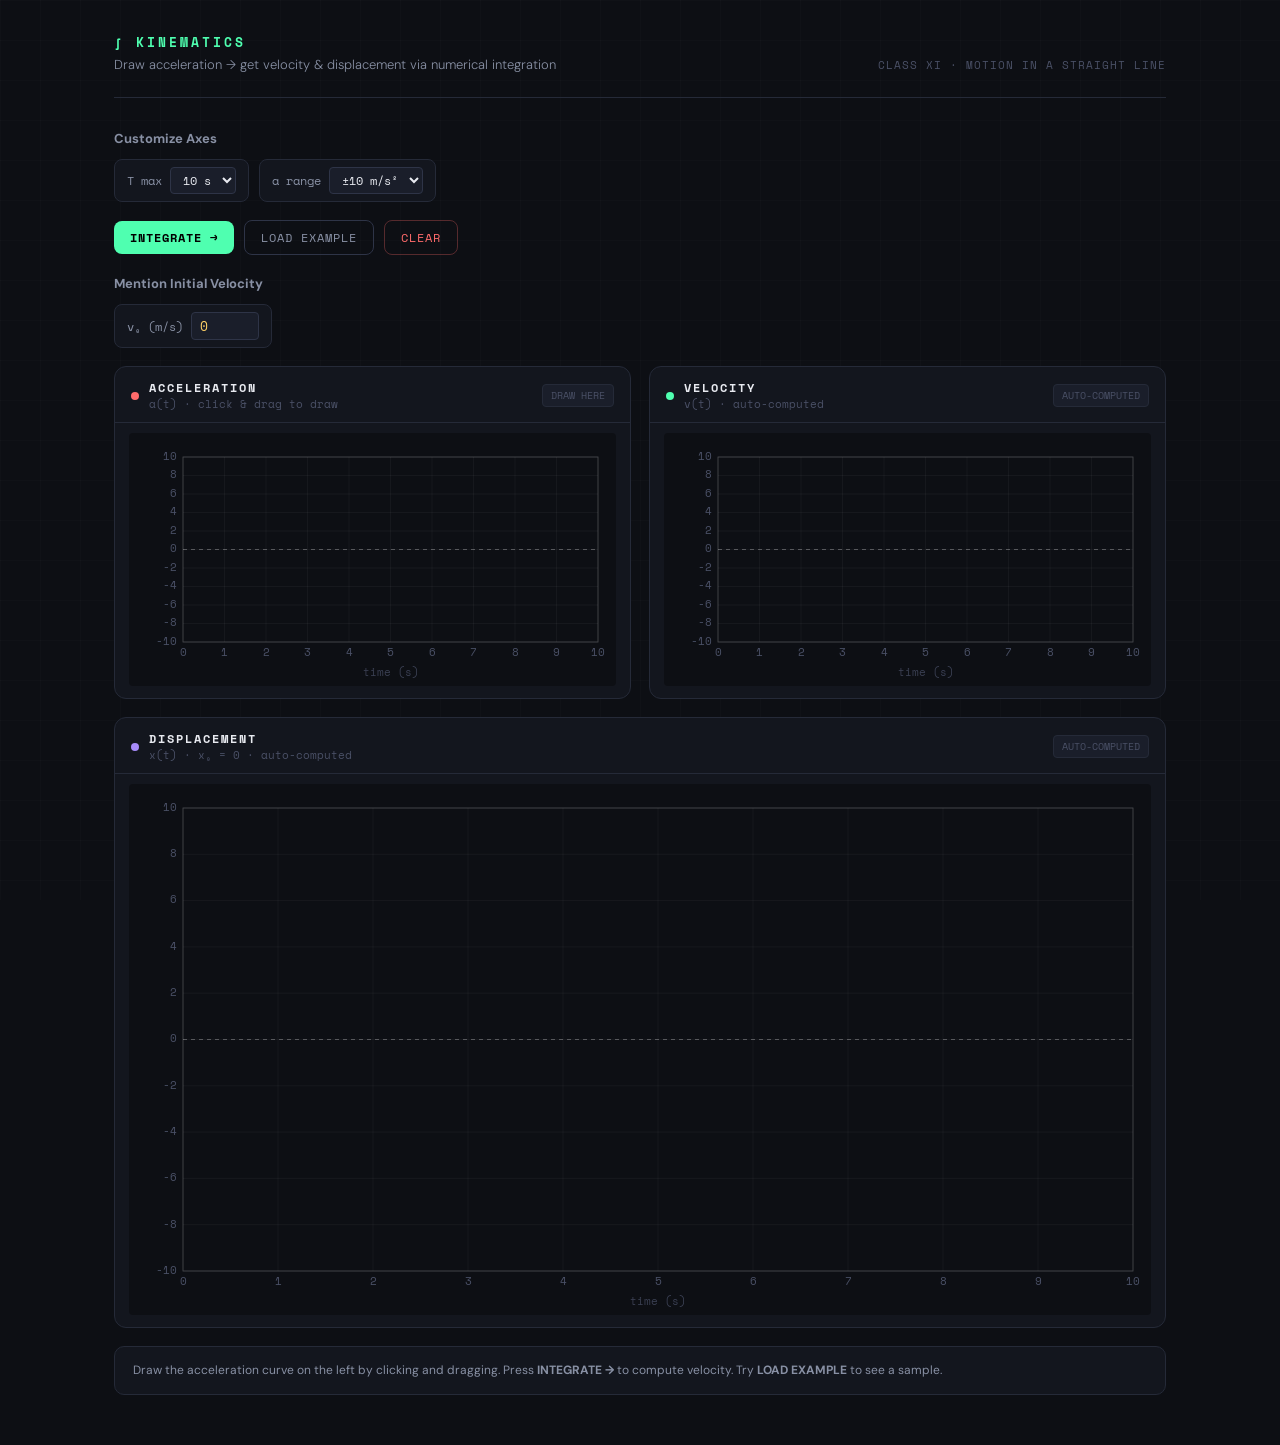
==== commit 04fcde6f: "Update acceleration_to_velocity.html for scenario analysis and better user input 1. Layout changes h" ====
--- a/kinematics_01/acceleration_to_velocity.html
+++ b/kinematics_01/acceleration_to_velocity.html
@@ -208,12 +208,113 @@
     gap: 20px;
     align-items: center;
     flex-wrap: wrap;
+    margin-bottom: 18px;
   }
   .info-item { display: flex; flex-direction: column; gap: 2px; min-width: 80px; }
   .info-label { font-size: 10px; font-family: var(--mono); color: var(--text3); letter-spacing: 1px; text-transform: uppercase; }
   .info-val { font-size: 18px; font-family: var(--mono); font-weight: 700; }
   .info-sep { width: 1px; background: var(--border); align-self: stretch; }
   .info-note { font-size: 12px; color: var(--text2); line-height: 1.6; flex: 1; min-width: 160px; }
+
+  /* ── Section Analysis Panel ─────────────────────────────── */
+  .section-panel {
+    background: var(--surface);
+    border: 1px solid var(--border);
+    border-radius: 12px;
+    padding: 0;
+    margin-bottom: 18px;
+    overflow: hidden;
+  }
+  .section-panel-header {
+    display: flex;
+    align-items: center;
+    justify-content: space-between;
+    padding: 12px 18px;
+    border-bottom: 1px solid var(--border);
+    background: var(--surface2);
+  }
+  .section-panel-header h2 {
+    font-family: var(--mono);
+    font-size: 11px;
+    letter-spacing: 2px;
+    color: var(--text2);
+    text-transform: uppercase;
+  }
+  .section-tabs {
+    display: flex;
+    gap: 6px;
+    flex-wrap: wrap;
+  }
+  .section-tab {
+    padding: 4px 12px;
+    border-radius: 20px;
+    font-family: var(--mono);
+    font-size: 11px;
+    cursor: pointer;
+    border: 1px solid var(--border2);
+    background: transparent;
+    color: var(--text3);
+    transition: all .15s;
+    letter-spacing: 1px;
+  }
+  .section-tab.active {
+    color: #000;
+    font-weight: 700;
+  }
+  .section-body {
+    padding: 16px 18px;
+    display: none;
+  }
+  .section-body.active { display: block; }
+
+  .section-row {
+    display: grid;
+    grid-template-columns: 120px 1fr;
+    gap: 10px 16px;
+    padding: 10px 0;
+    border-bottom: 1px solid var(--border);
+    align-items: start;
+  }
+  .section-row:last-child { border-bottom: none; }
+  .section-row-label {
+    font-family: var(--mono);
+    font-size: 10px;
+    letter-spacing: 1px;
+    text-transform: uppercase;
+    padding-top: 1px;
+  }
+  .section-row-label.accel  { color: #ff6b6b; }
+  .section-row-label.vel    { color: #4fffb0; }
+  .section-row-label.disp   { color: #a78bfa; }
+  .section-row-text {
+    font-size: 12.5px;
+    color: var(--text);
+    line-height: 1.65;
+  }
+  .section-row-text b { color: var(--accent3); }
+  .section-time-badge {
+    display: inline-block;
+    background: var(--surface2);
+    border: 1px solid var(--border2);
+    border-radius: 4px;
+    padding: 2px 8px;
+    font-family: var(--mono);
+    font-size: 10px;
+    color: var(--text2);
+    margin-bottom: 8px;
+  }
+  .delta-badge {
+    display: inline-block;
+    font-family: var(--mono);
+    font-size: 10px;
+    color: var(--text3);
+    background: var(--surface2);
+    border: 1px solid var(--border);
+    border-radius: 3px;
+    padding: 1px 6px;
+    margin-left: 6px;
+    vertical-align: middle;
+  }
 </style>
 </head>
 <body>
@@ -221,7 +322,7 @@
   <header>
     <div class="logo-block">
       <h1>∫ Kinematics</h1>
-      <p>Draw acceleration → get velocity via numerical integration</p>
+      <p>Draw acceleration → get velocity &amp; displacement via numerical integration</p>
     </div>
     <div class="header-badge">CLASS XI · MOTION IN A STRAIGHT LINE</div>
   </header>
@@ -240,23 +341,8 @@
       <span>Δt =</span><span class="hl">0.05 s</span>
     </div>
   </div> -->
-<h1 style="margin-bottom: 12px; font-size: 13px; color: var(--text2);">Mention Initial Velocity</h1>
+<h1 style="margin-bottom: 12px; font-size: 13px; color: var(--text2);">Customize Axes</h1>
 <div class="controls-row">
-  <div class="control-group">
-    <label>v₀ (m/s)</label>
-    <input type="number" id="v0Input" value="0" step="1" min="-30" max="30">
-  </div>
-</div>
-
-<h1 style="margin-top: 20px; margin-bottom: 12px; font-size: 13px; color: var(--text2);">Customize Axes</h1>
-<div class="controls-row">
-  <div class="control-group">
-    <label>T max</label>
-    <select id="tmaxSelect">
-      <!-- options -->
-    </select>
-  </div>
-
    <div class="control-group">
       <label>T max</label>
       <select id="tmaxSelect">
@@ -273,10 +359,21 @@
         <option value="20">±20 m/s²</option>
       </select>
     </div>
+  </div>
+
+<div class="controls-row">
     <button class="btn btn-primary" id="integrateBtn">INTEGRATE →</button>
     <button class="btn btn-ghost" id="exampleBtn">LOAD EXAMPLE</button>
     <button class="btn btn-danger" id="clearBtn">CLEAR</button>
   </div>
+
+<h1 style="margin-top: 20px; margin-bottom: 12px; font-size: 13px; color: var(--text2);">Mention Initial Velocity</h1>
+<div class="controls-row">
+  <div class="control-group">
+    <label>v₀ (m/s)</label>
+    <input type="number" id="v0Input" value="0" step="1" min="-30" max="30">
+  </div>
+</div>
 
   <div class="canvas-grid">
     <div class="graph-card">
@@ -290,20 +387,6 @@
       <div class="canvas-wrap" id="accelWrap">
         <canvas id="accelCanvas"></canvas>
       </div>
-      <div class="readout-bar">
-        <div class="readout-item">
-          <span class="readout-label">TIME</span>
-          <span class="readout-value" id="curTime">—</span>
-        </div>
-        <div class="readout-item">
-          <span class="readout-label">ACCEL</span>
-          <span class="readout-value" id="curAccel">—</span>
-        </div>
-        <div class="readout-item">
-          <span class="readout-label">POINTS</span>
-          <span class="readout-value" id="pointCount">0</span>
-        </div>
-      </div>
     </div>
 
     <div class="graph-card">
@@ -317,44 +400,39 @@
       <div class="canvas-wrap" id="velWrap">
         <canvas id="velCanvas"></canvas>
       </div>
-      <div class="readout-bar">
-        <div class="readout-item">
-          <span class="readout-label">v₀</span>
-          <span class="readout-value green" id="v0Display">0.00 m/s</span>
-        </div>
-        <div class="readout-item">
-          <span class="readout-label">v MAX</span>
-          <span class="readout-value green" id="vmax">—</span>
-        </div>
-        <div class="readout-item">
-          <span class="readout-label">v FINAL</span>
-          <span class="readout-value green" id="vfinal">—</span>
-        </div>
-      </div>
     </div>
   </div>
 
-  <div class="info-strip">
-    <div class="info-item">
-      <span class="info-label">Δv</span>
-      <span class="info-val" id="deltaV" style="color:var(--accent)">—</span>
+  <div class="graph-card" style="margin-bottom:18px;">
+    <div class="graph-header">
+      <div class="graph-title">
+        <div class="dot" style="background:#a78bfa"></div>
+        <div><h2>Displacement</h2><p>x(t) · x₀ = 0 · auto-computed</p></div>
+      </div>
+      <span class="hint-badge">AUTO-COMPUTED</span>
     </div>
-    <div class="info-sep"></div>
-    <div class="info-item">
-      <span class="info-label">impulse / m</span>
-      <span class="info-val" id="impulseVal" style="color:var(--accent3)">—</span>
+    <div class="canvas-wrap" id="dispWrap">
+      <canvas id="dispCanvas"></canvas>
     </div>
-    <div class="info-sep"></div>
-    <div class="info-item">
-      <span class="info-label">v zero crossings</span>
-      <span class="info-val" id="zeroCross" style="color:var(--text2)">—</span>
+  </div>
+
+  <!-- ── Section Analysis Panel ─────────────────────────── -->
+  <div class="section-panel" id="sectionPanel" style="display:none;">
+    <div class="section-panel-header">
+      <h2>Section-by-Section Analysis</h2>
+      <div class="section-tabs" id="sectionTabs"></div>
     </div>
-    <div class="info-sep"></div>
-    <p class="info-note" id="insight">
+    <div id="sectionBodies"></div>
+  </div>
+
+  <!-- fallback hint when nothing drawn yet -->
+  <div class="info-strip" id="hintStrip">
+    <p class="info-note">
       Draw the acceleration curve on the left by clicking and dragging. Press <strong>INTEGRATE →</strong> to compute velocity. Try <strong>LOAD EXAMPLE</strong> to see a sample.
     </p>
   </div>
-</div>
+
+</div><!-- /.app -->
 
 <script>
 // ── Constants ────────────────────────────────────────────────
@@ -362,17 +440,23 @@
 const CANVAS_ASPECT = 260 / 500; // height / width
 
 let tMax = 10, aRange = 10;
-let rawPoints = [];   // [{t, a}]  — data coordinates
-let velPoints = [];   // [{t, v}]
+let rawPoints  = [];  // [{t, a}]  — data coordinates
+let velPoints  = [];  // [{t, v}]
+let dispPoints = [];  // [{t, x}]
 let isDrawing = false;
-let lastCX = null;
+let segStart   = null;  // {t,a} anchor of segment being drawn
+let segPreview = null;  // {t,a} live drag endpoint
+let sections   = [];  // [{t1,t2,a1,a2,label,color,lineColor}] — numbered sections
 
 const accelCanvas = document.getElementById('accelCanvas');
 const velCanvas   = document.getElementById('velCanvas');
+const dispCanvas  = document.getElementById('dispCanvas');
 const accelWrap   = document.getElementById('accelWrap');
 const velWrap     = document.getElementById('velWrap');
+const dispWrap    = document.getElementById('dispWrap');
 const ac = accelCanvas.getContext('2d');
 const vc = velCanvas.getContext('2d');
+const dc = dispCanvas.getContext('2d');
 
 // ── Canvas sizing ────────────────────────────────────────────
 // Key fix: canvas.width/height must equal the PHYSICAL pixel dimensions
@@ -391,6 +475,7 @@
 function sizeAll() {
   sizeCanvas(accelCanvas, accelWrap);
   sizeCanvas(velCanvas,   velWrap);
+  sizeCanvas(dispCanvas,  dispWrap);
 }
 
 // ── Coordinate helpers (CSS-pixel space) ────────────────────
@@ -423,6 +508,89 @@
   ctx.setTransform(dpr, 0, 0, dpr, 0, 0);
 }
 
+// ── Section palette ──────────────────────────────────────────
+const SECTION_COLORS = [
+  'rgba(255,193, 80,0.13)', 'rgba( 79,255,176,0.11)',
+  'rgba(167,139,250,0.13)', 'rgba(255,107,107,0.11)',
+  'rgba( 56,189,248,0.12)', 'rgba(251,146, 60,0.12)'
+];
+const SECTION_LINE_COLORS = [
+  '#ffc150', '#4fffb0', '#a78bfa', '#ff6b6b', '#38bdf8', '#fb923c'
+];
+
+// ── Build sections from rawPoints ────────────────────────────
+// Each consecutive pair of user vertices is one section.
+function buildSections() {
+  const sorted = [...rawPoints].sort((a, b) => a.t - b.t);
+  // Minimum section width — filters out degenerate point-sections created when
+  // the user clicks on or very near an existing timestamp endpoint.
+  const minDt = Math.max(0.05, tMax * 0.01);
+  sections = [];
+  for (let i = 0; i < sorted.length - 1; i++) {
+    const dt = sorted[i + 1].t - sorted[i].t;
+    if (dt < minDt) continue;  // skip near-zero sections
+    sections.push({
+      t1: sorted[i].t,
+      t2: sorted[i + 1].t,
+      a1: sorted[i].a,
+      a2: sorted[i + 1].a
+    });
+  }
+  // Number after filtering so labels are always S1, S2, S3…
+  sections.forEach((s, i) => {
+    const ci = i % SECTION_COLORS.length;
+    s.label     = 'S' + (i + 1);
+    s.idx       = i;
+    s.color     = SECTION_COLORS[ci];
+    s.lineColor = SECTION_LINE_COLORS[ci];
+  });
+}
+
+// ── Draw section overlays on any canvas ──────────────────────
+function drawSections(ctx, canvas, yRange) {
+  if (!sections.length) return;
+  setDPR(ctx, canvas);
+  const ph = plotH(canvas);
+
+  sections.forEach(sec => {
+    const x1 = toPX(canvas, sec.t1);
+    const x2 = toPX(canvas, sec.t2);
+    const bw  = x2 - x1;
+
+    // shaded band
+    ctx.fillStyle = sec.color;
+    ctx.fillRect(x1, PAD.top, bw, ph);
+
+    // right boundary line
+    ctx.strokeStyle = sec.lineColor;
+    ctx.globalAlpha = 0.55;
+    ctx.lineWidth = 1;
+    ctx.setLineDash([5, 4]);
+    ctx.beginPath();
+    ctx.moveTo(x2, PAD.top);
+    ctx.lineTo(x2, PAD.top + ph);
+    ctx.stroke();
+    ctx.setLineDash([]);
+    ctx.globalAlpha = 1;
+
+    // label badge centred in band
+    const cx = x1 + bw / 2;
+    const labelY = PAD.top + 10;
+    ctx.font = 'bold 10px "Space Mono", monospace';
+    ctx.textAlign = 'center';
+    ctx.textBaseline = 'middle';
+    const tw = ctx.measureText(sec.label).width + 10;
+    const th = 16;
+    ctx.fillStyle = sec.lineColor + 'cc';
+    ctx.beginPath();
+    if (ctx.roundRect) ctx.roundRect(cx - tw / 2, labelY - th / 2, tw, th, 4);
+    else ctx.rect(cx - tw / 2, labelY - th / 2, tw, th);
+    ctx.fill();
+    ctx.fillStyle = '#000';
+    ctx.fillText(sec.label, cx, labelY);
+  });
+}
+
 // ── Grid ─────────────────────────────────────────────────────
 function drawGrid(ctx, canvas, range) {
   setDPR(ctx, canvas);
@@ -484,30 +652,55 @@
 // ── Accel curve ──────────────────────────────────────────────
 function drawAccelCurve() {
   drawGrid(ac, accelCanvas, aRange);
-  if (rawPoints.length < 2) return;
   setDPR(ac, accelCanvas);
 
-  ac.strokeStyle = '#ff6b6b';
-  ac.lineWidth = 2.5;
-  ac.lineJoin = 'round';
-  ac.lineCap  = 'round';
-  ac.shadowColor = 'rgba(255,107,107,0.5)';
-  ac.shadowBlur  = 10;
-  ac.beginPath();
-  rawPoints.forEach((p, i) => {
-    const x = toPX(accelCanvas, p.t);
-    const y = toPY(accelCanvas, p.a, aRange);
-    i === 0 ? ac.moveTo(x, y) : ac.lineTo(x, y);
-  });
-  ac.stroke();
-  ac.shadowBlur = 0;
-
-  ac.fillStyle = '#ff6b6b';
-  [rawPoints[0], rawPoints[rawPoints.length - 1]].forEach(p => {
+  // Draw committed segments
+  if (rawPoints.length >= 2) {
+    // Section overlays first
+    drawSections(ac, accelCanvas, aRange);
+    setDPR(ac, accelCanvas);
+
+    ac.strokeStyle = '#ff6b6b';
+    ac.lineWidth = 2.5;
+    ac.lineJoin = 'round';
+    ac.lineCap  = 'round';
+    ac.shadowColor = 'rgba(255,107,107,0.5)';
+    ac.shadowBlur  = 10;
     ac.beginPath();
-    ac.arc(toPX(accelCanvas, p.t), toPY(accelCanvas, p.a, aRange), 4, 0, Math.PI * 2);
-    ac.fill();
-  });
+    rawPoints.forEach((p, i) => {
+      const x = toPX(accelCanvas, p.t);
+      const y = toPY(accelCanvas, p.a, aRange);
+      i === 0 ? ac.moveTo(x, y) : ac.lineTo(x, y);
+    });
+    ac.stroke();
+    ac.shadowBlur = 0;
+
+    // Vertex dots on every committed point
+    ac.fillStyle = '#ff6b6b';
+    rawPoints.forEach(p => {
+      ac.beginPath();
+      ac.arc(toPX(accelCanvas, p.t), toPY(accelCanvas, p.a, aRange), 4, 0, Math.PI * 2);
+      ac.fill();
+    });
+  }
+
+  // Live preview of segment being dragged
+  if (isDrawing && segStart && segPreview) {
+    const x1 = toPX(accelCanvas, segStart.t),   y1 = toPY(accelCanvas, segStart.a,   aRange);
+    const x2 = toPX(accelCanvas, segPreview.t), y2 = toPY(accelCanvas, segPreview.a, aRange);
+    ac.strokeStyle = 'rgba(255,107,107,0.55)';
+    ac.lineWidth = 2;
+    ac.setLineDash([6, 4]);
+    ac.beginPath();
+    ac.moveTo(x1, y1);
+    ac.lineTo(x2, y2);
+    ac.stroke();
+    ac.setLineDash([]);
+    ac.fillStyle = 'rgba(255,107,107,0.8)';
+    [[x1, y1], [x2, y2]].forEach(([x, y]) => {
+      ac.beginPath(); ac.arc(x, y, 5, 0, Math.PI * 2); ac.fill();
+    });
+  }
 }
 
 // ── Velocity curve ───────────────────────────────────────────
@@ -531,7 +724,7 @@
   vc.closePath();
   vc.fill();
 
-  // line
+  // velocity line — first pass
   vc.strokeStyle = '#4fffb0';
   vc.lineWidth = 2.5;
   vc.lineJoin = 'round';
@@ -546,9 +739,77 @@
   });
   vc.stroke();
   vc.shadowBlur = 0;
-}
-
-// ── Numerical integration ────────────────────────────────────
+
+  // section overlays on top of fill, then redraw line above them
+  drawSections(vc, velCanvas, niceRange);
+  setDPR(vc, velCanvas);
+  vc.strokeStyle = '#4fffb0';
+  vc.lineWidth = 2.5;
+  vc.lineJoin = 'round'; vc.lineCap = 'round';
+  vc.shadowColor = 'rgba(79,255,176,0.5)'; vc.shadowBlur = 10;
+  vc.beginPath();
+  velPoints.forEach((p, i) => {
+    const x = toPX(velCanvas, p.t);
+    const y = toPY(velCanvas, p.v, niceRange);
+    i === 0 ? vc.moveTo(x, y) : vc.lineTo(x, y);
+  });
+  vc.stroke();
+  vc.shadowBlur = 0;
+}
+
+// ── Displacement curve ────────────────────────────────────────
+function drawDispCurve() {
+  if (!dispPoints.length) { drawGrid(dc, dispCanvas, 10); return; }
+
+  const xVals    = dispPoints.map(p => p.x);
+  const xAbsMax  = Math.max(Math.abs(Math.min(...xVals)), Math.abs(Math.max(...xVals)), 2);
+  const niceRange = Math.ceil(xAbsMax / 5) * 5 || 5;
+
+  drawGrid(dc, dispCanvas, niceRange);
+  setDPR(dc, dispCanvas);
+
+  // filled area
+  const zy = toPY(dispCanvas, 0, niceRange);
+  dc.fillStyle = 'rgba(167,139,250,0.08)';
+  dc.beginPath();
+  dc.moveTo(toPX(dispCanvas, dispPoints[0].t), zy);
+  dispPoints.forEach(p => dc.lineTo(toPX(dispCanvas, p.t), toPY(dispCanvas, p.x, niceRange)));
+  dc.lineTo(toPX(dispCanvas, dispPoints[dispPoints.length - 1].t), zy);
+  dc.closePath();
+  dc.fill();
+
+  // displacement line — first pass
+  dc.strokeStyle = '#a78bfa';
+  dc.lineWidth = 2.5;
+  dc.lineJoin = 'round';
+  dc.lineCap  = 'round';
+  dc.shadowColor = 'rgba(167,139,250,0.5)';
+  dc.shadowBlur  = 10;
+  dc.beginPath();
+  dispPoints.forEach((p, i) => {
+    const x = toPX(dispCanvas, p.t);
+    const y = toPY(dispCanvas, p.x, niceRange);
+    i === 0 ? dc.moveTo(x, y) : dc.lineTo(x, y);
+  });
+  dc.stroke();
+  dc.shadowBlur = 0;
+
+  // section overlays, then redraw line above them
+  drawSections(dc, dispCanvas, niceRange);
+  setDPR(dc, dispCanvas);
+  dc.strokeStyle = '#a78bfa';
+  dc.lineWidth = 2.5;
+  dc.lineJoin = 'round'; dc.lineCap = 'round';
+  dc.shadowColor = 'rgba(167,139,250,0.5)'; dc.shadowBlur = 10;
+  dc.beginPath();
+  dispPoints.forEach((p, i) => {
+    const x = toPX(dispCanvas, p.t);
+    const y = toPY(dispCanvas, p.x, niceRange);
+    i === 0 ? dc.moveTo(x, y) : dc.lineTo(x, y);
+  });
+  dc.stroke();
+  dc.shadowBlur = 0;
+}
 function integrate() {
   if (rawPoints.length < 2) { alert('Draw the acceleration curve first!'); return; }
   const v0 = parseFloat(document.getElementById('v0Input').value) || 0;
@@ -575,94 +836,246 @@
     v += interpA(t) * DT;
   }
 
+  // Integrate velocity → displacement (x₀ = 0)
+  dispPoints = [];
+  let x = 0;
+  for (let i = 0; i < velPoints.length; i++) {
+    dispPoints.push({ t: velPoints[i].t, x: +x.toFixed(4) });
+    if (i < velPoints.length - 1) x += velPoints[i].v * DT;
+  }
+
+  buildSections();
+  drawAccelCurve();
   drawVelCurve();
+  drawDispCurve();
   updateStats();
 }
 
-// ── Stats ────────────────────────────────────────────────────
+// ── Stats / Section Panel ────────────────────────────────────
 function updateStats() {
-  if (!velPoints.length) return;
-  const v0   = velPoints[0].v;
-  const vf   = velPoints[velPoints.length - 1].v;
-  const vVals = velPoints.map(p => p.v);
-  const dv   = vf - v0;
-
-  document.getElementById('v0Display').textContent = v0.toFixed(2) + ' m/s';
-  document.getElementById('vmax').textContent      = Math.max(...vVals).toFixed(2) + ' m/s';
-  document.getElementById('vfinal').textContent    = vf.toFixed(2) + ' m/s';
-  document.getElementById('deltaV').textContent    = (dv >= 0 ? '+' : '') + dv.toFixed(2) + ' m/s';
-  document.getElementById('impulseVal').textContent = dv.toFixed(2) + ' N·s/kg';
-
-  let zc = 0;
-  for (let i = 1; i < velPoints.length; i++)
-    if (velPoints[i - 1].v * velPoints[i].v < 0) zc++;
-  document.getElementById('zeroCross').textContent = zc;
-
-  const ins = [];
-  if (dv >  0.5) ins.push('Net acceleration — object speeds up overall.');
-  if (dv < -0.5) ins.push('Net deceleration — object slows down overall.');
-  if (zc > 0)    ins.push(`Velocity crosses zero ${zc} time(s) — object reverses direction.`);
-  if (Math.abs(vf) < 0.5) ins.push('Object nearly at rest at the end.');
-  if (!ins.length) ins.push('Velocity computed successfully from ∫ a dt.');
-  document.getElementById('insight').textContent = ins.join(' ');
-}
-
-// ── Drawing events ───────────────────────────────────────────
+  if (!velPoints.length || !rawPoints.length || !sections.length) return;
+
+  function getV(t) {
+    for (let i = 0; i < velPoints.length - 1; i++) {
+      if (t >= velPoints[i].t && t <= velPoints[i + 1].t) {
+        const f = (t - velPoints[i].t) / (velPoints[i + 1].t - velPoints[i].t);
+        return velPoints[i].v + f * (velPoints[i + 1].v - velPoints[i].v);
+      }
+    }
+    return velPoints[velPoints.length - 1].v;
+  }
+  function getX(t) {
+    for (let i = 0; i < dispPoints.length - 1; i++) {
+      if (t >= dispPoints[i].t && t <= dispPoints[i + 1].t) {
+        const f = (t - dispPoints[i].t) / (dispPoints[i + 1].t - dispPoints[i].t);
+        return dispPoints[i].x + f * (dispPoints[i + 1].x - dispPoints[i].x);
+      }
+    }
+    return dispPoints[dispPoints.length - 1].x;
+  }
+
+  function accelDesc(sec) {
+    const { a1, a2 } = sec;
+    const da   = a2 - a1;
+    const avgA = (a1 + a2) / 2;
+    const Z    = aRange * 0.06;
+    if (Math.abs(da) < aRange * 0.08) {
+      if (Math.abs(avgA) < Z)
+        return `Acceleration is <b>constant and zero</b> throughout — no net force acts on the object.`;
+      return avgA > 0
+        ? `Acceleration is <b>constant and positive</b> at <b>${avgA.toFixed(2)} m/s²</b> — steady force in the forward direction.`
+        : `Acceleration is <b>constant and negative</b> at <b>${avgA.toFixed(2)} m/s²</b> — steady force in the backward direction.`;
+    }
+    if (da > 0) {
+      if (a1 < -Z && a2 > Z)
+        return `Acceleration <b>increases from ${a1.toFixed(2)} to ${a2.toFixed(2)} m/s²</b>, crossing zero — net force reverses from <b>backward → forward</b> within this section.`;
+      return avgA > 0
+        ? `Acceleration is <b>positive and increasing</b> (${a1.toFixed(2)} → ${a2.toFixed(2)} m/s²) — the forward force is growing stronger.`
+        : `Acceleration is <b>negative but rising</b> (${a1.toFixed(2)} → ${a2.toFixed(2)} m/s²) — the backward force is weakening.`;
+    }
+    if (a1 > Z && a2 < -Z)
+      return `Acceleration <b>decreases from ${a1.toFixed(2)} to ${a2.toFixed(2)} m/s²</b>, crossing zero — net force reverses from <b>forward → backward</b> within this section.`;
+    return avgA > 0
+      ? `Acceleration is <b>positive but decreasing</b> (${a1.toFixed(2)} → ${a2.toFixed(2)} m/s²) — the forward force is dying down.`
+      : `Acceleration is <b>negative and more negative</b> (${a1.toFixed(2)} → ${a2.toFixed(2)} m/s²) — the backward force is intensifying.`;
+  }
+
+  function velDesc(sec) {
+    const { a1, a2, t1, t2 } = sec;
+    const v1 = getV(t1), v2 = getV(t2);
+    const da  = a2 - a1;
+    const avgA = (a1 + a2) / 2;
+    const dv  = v2 - v1;
+    const dvStr = `<span class="delta-badge">Δv = ${dv >= 0 ? '+' : ''}${dv.toFixed(2)} m/s</span>`;
+    const Z = aRange * 0.06;
+
+    if (a1 < -Z && a2 > Z) {
+      const tz = t1 + (t2 - t1) * (-a1) / (a2 - a1);
+      return `Acceleration crosses zero (negative → positive) at <b>t ≈ ${tz.toFixed(2)} s</b>.<br>
+▸ Before t = ${tz.toFixed(2)} s: a is still negative → velocity is <b>still decreasing</b>.<br>
+▸ At t = ${tz.toFixed(2)} s: velocity reaches a <b>local minimum (trough)</b> on the graph.<br>
+▸ After t = ${tz.toFixed(2)} s: a is positive → velocity <b>starts increasing</b>.<br>
+The velocity graph has a <b>turning point (minimum)</b> exactly where a = 0. ${dvStr}`;
+    }
+    if (a1 > Z && a2 < -Z) {
+      const tz = t1 + (t2 - t1) * a1 / (a1 - a2);
+      return `Acceleration crosses zero (positive → negative) at <b>t ≈ ${tz.toFixed(2)} s</b>.<br>
+▸ Before t = ${tz.toFixed(2)} s: a is still positive → velocity is <b>still increasing</b>.<br>
+▸ At t = ${tz.toFixed(2)} s: velocity reaches a <b>local maximum (peak)</b> on the graph.<br>
+▸ After t = ${tz.toFixed(2)} s: a is negative → velocity <b>starts decreasing</b>.<br>
+The velocity graph has a <b>turning point (maximum)</b> exactly where a = 0. ${dvStr}`;
+    }
+
+    if (Math.abs(da) < aRange * 0.08) {
+      if (Math.abs(avgA) < Z)
+        return `Acceleration ≈ 0 → velocity is <b>constant at ${v1.toFixed(2)} m/s</b>. The velocity graph is a <b>horizontal flat line</b>. ${dvStr}`;
+      return avgA > 0
+        ? `Constant positive acceleration (${avgA.toFixed(2)} m/s²) → velocity <b>increases linearly</b> from ${v1.toFixed(2)} to ${v2.toFixed(2)} m/s. Velocity graph is a <b>straight line with constant upward slope = ${avgA.toFixed(2)}</b>. ${dvStr}`
+        : `Constant negative acceleration (${avgA.toFixed(2)} m/s²) → velocity <b>decreases linearly</b> from ${v1.toFixed(2)} to ${v2.toFixed(2)} m/s. Velocity graph is a <b>straight line with constant downward slope = ${avgA.toFixed(2)}</b>. ${dvStr}`;
+    }
+    if (da > 0) {
+      return avgA > 0
+        ? `Acceleration is positive and <b>increasing</b> → velocity rises at a <b>growing rate</b> (${v1.toFixed(2)} → ${v2.toFixed(2)} m/s). The velocity graph bends <b>upward (convex curve, slope increases)</b>. ${dvStr}`
+        : `Acceleration is negative but <b>becoming less negative</b> → velocity still falls but <b>more slowly</b> (${v1.toFixed(2)} → ${v2.toFixed(2)} m/s). Velocity graph <b>flattens toward zero</b> (concave up, slope approaching 0). ${dvStr}`;
+    }
+    return avgA > 0
+      ? `Acceleration is positive but <b>decreasing</b> → velocity still rises but at a <b>slowing rate</b> (${v1.toFixed(2)} → ${v2.toFixed(2)} m/s). Velocity graph bends <b>downward (concave down, slope shrinks)</b>. ${dvStr}`
+      : `Acceleration is negative and <b>becoming more negative</b> → velocity falls <b>faster and faster</b> (${v1.toFixed(2)} → ${v2.toFixed(2)} m/s). Velocity graph curves <b>steeply downward</b>. ${dvStr}`;
+  }
+
+  function dispDesc(sec) {
+    const { t1, t2 } = sec;
+    const v1 = getV(t1), v2 = getV(t2);
+    const dx  = getX(t2) - getX(t1);
+    const dxStr = `<span class="delta-badge">Δx = ${dx >= 0 ? '+' : ''}${dx.toFixed(2)} m</span>`;
+    const Z = 0.3;
+
+    if (v1 > Z && v2 < -Z) {
+      const tz = t1 + (t2 - t1) * v1 / (v1 - v2);
+      return `Velocity crosses zero (positive → negative) at <b>t ≈ ${tz.toFixed(2)} s</b>.<br>
+▸ Before: object moves forward → displacement <b>still increasing</b>.<br>
+▸ At t = ${tz.toFixed(2)} s: displacement reaches a <b>local maximum (peak)</b>.<br>
+▸ After: object moves backward → displacement <b>decreases</b>.<br>
+Displacement graph has a <b>peak</b> where velocity = 0. ${dxStr}`;
+    }
+    if (v1 < -Z && v2 > Z) {
+      const tz = t1 + (t2 - t1) * (-v1) / (v2 - v1);
+      return `Velocity crosses zero (negative → positive) at <b>t ≈ ${tz.toFixed(2)} s</b>.<br>
+▸ Before: object moves backward → displacement <b>still decreasing</b>.<br>
+▸ At t = ${tz.toFixed(2)} s: displacement reaches a <b>local minimum (trough)</b>.<br>
+▸ After: object moves forward → displacement <b>increases</b>.<br>
+Displacement graph has a <b>trough</b> where velocity = 0. ${dxStr}`;
+    }
+
+    const avgV = (v1 + v2) / 2;
+    if (Math.abs(avgV) < Z) return `Velocity ≈ 0 → object nearly stationary. Displacement <b>barely changes</b>. ${dxStr}`;
+    const vda = v2 - v1;
+    if (v1 >= 0 && v2 >= 0) {
+      if (Math.abs(vda) < 0.5) return `Velocity is roughly constant (~${avgV.toFixed(2)} m/s) → displacement <b>increases linearly</b>. Graph is a <b>straight upward line</b>. ${dxStr}`;
+      return vda > 0
+        ? `Velocity positive and <b>increasing</b> (${v1.toFixed(2)} → ${v2.toFixed(2)} m/s) → displacement <b>increases at a growing rate</b>. Graph curves <b>upward (concave up)</b>. ${dxStr}`
+        : `Velocity positive but <b>decreasing</b> (${v1.toFixed(2)} → ${v2.toFixed(2)} m/s) → displacement <b>still increases but slower</b>. Graph bends <b>down (concave down)</b> though x is still rising. ${dxStr}`;
+    }
+    if (v1 <= 0 && v2 <= 0) {
+      if (Math.abs(vda) < 0.5) return `Velocity is roughly constant (~${avgV.toFixed(2)} m/s, negative) → displacement <b>decreases linearly</b>. Graph is a <b>straight downward line</b>. ${dxStr}`;
+      return vda < 0
+        ? `Velocity negative and <b>becoming more negative</b> (${v1.toFixed(2)} → ${v2.toFixed(2)} m/s) → displacement <b>decreases at an accelerating rate</b>. Graph curves <b>steeply downward</b>. ${dxStr}`
+        : `Velocity negative but <b>recovering</b> (${v1.toFixed(2)} → ${v2.toFixed(2)} m/s) → displacement <b>still decreasing but slowing</b>. Graph <b>flattens</b>. ${dxStr}`;
+    }
+    return `Velocity changes sign (${v1.toFixed(2)} → ${v2.toFixed(2)} m/s) → displacement has a <b>turning point</b> in this section. ${dxStr}`;
+  }
+
+  // ── Build tabbed section panel ────────────────────────────
+  const tabsEl   = document.getElementById('sectionTabs');
+  const bodiesEl = document.getElementById('sectionBodies');
+  tabsEl.innerHTML   = '';
+  bodiesEl.innerHTML = '';
+
+  sections.forEach((sec, i) => {
+    const lc      = SECTION_LINE_COLORS[i % SECTION_LINE_COLORS.length];
+    const isFirst = i === 0;
+
+    const tab = document.createElement('button');
+    tab.className = 'section-tab' + (isFirst ? ' active' : '');
+    tab.textContent = sec.label;
+    tab.style.borderColor = lc + '88';
+    if (isFirst) { tab.style.background = lc; tab.style.color = '#000'; }
+    tab.dataset.idx = i;
+    tabsEl.appendChild(tab);
+
+    const body = document.createElement('div');
+    body.className = 'section-body' + (isFirst ? ' active' : '');
+    body.dataset.idx = i;
+    body.innerHTML =
+      `<div class="section-time-badge">t = ${sec.t1.toFixed(2)} s → ${sec.t2.toFixed(2)} s &nbsp;|&nbsp; duration = ${(sec.t2 - sec.t1).toFixed(2)} s</div>` +
+      `<div class="section-row"><div class="section-row-label accel">Acceleration</div><div class="section-row-text">${accelDesc(sec)}</div></div>` +
+      `<div class="section-row"><div class="section-row-label vel">Velocity</div><div class="section-row-text">${velDesc(sec)}</div></div>` +
+      `<div class="section-row"><div class="section-row-label disp">Displacement</div><div class="section-row-text">${dispDesc(sec)}</div></div>`;
+    bodiesEl.appendChild(body);
+  });
+
+  tabsEl.querySelectorAll('.section-tab').forEach(tab => {
+    tab.addEventListener('click', () => {
+      const idx = +tab.dataset.idx;
+      const lc  = SECTION_LINE_COLORS[idx % SECTION_LINE_COLORS.length];
+      tabsEl.querySelectorAll('.section-tab').forEach(t => {
+        t.classList.remove('active'); t.style.background = 'transparent'; t.style.color = '';
+      });
+      tab.classList.add('active'); tab.style.background = lc; tab.style.color = '#000';
+      bodiesEl.querySelectorAll('.section-body').forEach(b => {
+        b.classList.toggle('active', +b.dataset.idx === idx);
+      });
+    });
+  });
+
+  document.getElementById('sectionPanel').style.display = 'block';
+  document.getElementById('hintStrip').style.display    = 'none';
+}
+
+// ── Drawing events (straight-line segments) ─────────────────
 function startDraw(e) {
   e.preventDefault();
-  isDrawing = true;
-  lastCX    = null;
-  rawPoints = [];
-  velPoints = [];
-  drawGrid(vc, velCanvas, aRange);
-  document.getElementById('drawHint').textContent     = 'DRAWING...';
-  document.getElementById('pointCount').textContent   = '0';
-  document.getElementById('vmax').textContent         = '—';
-  document.getElementById('vfinal').textContent       = '—';
-  document.getElementById('deltaV').textContent       = '—';
-  document.getElementById('impulseVal').textContent   = '—';
-  document.getElementById('zeroCross').textContent    = '—';
-  document.getElementById('insight').textContent      = 'Keep drawing, then press INTEGRATE →';
-  addPoint(e);
+  const { cx, cy } = evtPos(e, accelCanvas);
+  if (cx < PAD.left - 8 || cx > cssW(accelCanvas) - PAD.right + 8) return;
+  isDrawing  = true;
+  segStart   = { t: Math.round(toDataT(accelCanvas, cx)), a: Math.round(toDataV(accelCanvas, cy, aRange)) };
+  segPreview = { ...segStart };
+  velPoints  = [];
+  dispPoints = [];
+  drawGrid(vc, velCanvas,  aRange);
+  drawGrid(dc, dispCanvas, aRange);
+  document.getElementById('drawHint').textContent = 'DRAWING...';
+  document.getElementById('sectionPanel').style.display = 'none';
+  document.getElementById('hintStrip').style.display    = 'block';
+  drawAccelCurve();
 }
 
 function moveDraw(e) {
   if (!isDrawing) return;
   e.preventDefault();
-  addPoint(e);
+  const { cx, cy } = evtPos(e, accelCanvas);
+  segPreview = { t: Math.round(toDataT(accelCanvas, cx)), a: Math.round(toDataV(accelCanvas, cy, aRange)) };
+  drawAccelCurve();
 }
 
 function endDraw() {
   if (!isDrawing) return;
   isDrawing = false;
-  document.getElementById('drawHint').textContent = rawPoints.length > 2 ? 'READY' : 'DRAW MORE';
-  if (rawPoints.length > 3) integrate();
-}
-
-function addPoint(e) {
-  const { cx, cy } = evtPos(e, accelCanvas);
-  // ignore if outside the plot area (with small margin)
-  if (cx < PAD.left - 8 || cx > cssW(accelCanvas) - PAD.right + 8) return;
-
-  // throttle by horizontal distance
-  if (lastCX !== null && Math.abs(cx - lastCX) < 2) return;
-  lastCX = cx;
-
-  const t = toDataT(accelCanvas, cx);
-  const a = toDataV(accelCanvas, cy, aRange);  // reuses the same math
-
-  // replace any existing point within a small t-window
-  const tol = tMax / plotW(accelCanvas) * 6;
-  const idx = rawPoints.findIndex(p => Math.abs(p.t - t) < tol);
-  if (idx >= 0) rawPoints.splice(idx, 1);
-  rawPoints.push({ t, a });
+  if (!segStart || !segPreview) { segStart = segPreview = null; return; }
+
+  // Ensure left-to-right order
+  let p1 = segStart, p2 = segPreview;
+  if (p1.t > p2.t) { [p1, p2] = [p2, p1]; }
+
+  // Replace any existing rawPoints that fall inside this segment's t-range
+  rawPoints = rawPoints.filter(p => p.t < p1.t - 0.001 || p.t > p2.t + 0.001);
+  rawPoints.push({ t: p1.t, a: p1.a }, { t: p2.t, a: p2.a });
   rawPoints.sort((a, b) => a.t - b.t);
 
-  document.getElementById('pointCount').textContent = rawPoints.length;
-  document.getElementById('curTime').textContent    = t.toFixed(2) + ' s';
-  document.getElementById('curAccel').textContent   = a.toFixed(2) + ' m/s²';
-
+  segStart = segPreview = null;
+  document.getElementById('drawHint').textContent = rawPoints.length >= 2 ? 'READY' : 'DRAW MORE';
   drawAccelCurve();
+  if (rawPoints.length >= 2) integrate();
 }
 
 accelCanvas.addEventListener('mousedown', startDraw);
@@ -676,15 +1089,14 @@
 document.getElementById('integrateBtn').onclick = integrate;
 
 document.getElementById('clearBtn').onclick = () => {
-  rawPoints = []; velPoints = []; lastCX = null;
+  rawPoints = []; velPoints = []; dispPoints = []; sections = [];
+  segStart = segPreview = null;
   drawGrid(ac, accelCanvas, aRange);
   drawGrid(vc, velCanvas,   aRange);
-  ['curTime','curAccel','vmax','vfinal','v0Display','deltaV','impulseVal','zeroCross']
-    .forEach(id => { document.getElementById(id).textContent = '—'; });
-  document.getElementById('pointCount').textContent = '0';
-  document.getElementById('drawHint').textContent   = 'DRAW HERE';
-  document.getElementById('insight').textContent    =
-    'Draw the acceleration curve on the left by clicking and dragging. Press INTEGRATE → to compute velocity.';
+  drawGrid(dc, dispCanvas,  aRange);
+  document.getElementById('drawHint').textContent = 'DRAW HERE';
+  document.getElementById('sectionPanel').style.display = 'none';
+  document.getElementById('hintStrip').style.display    = 'block';
 };
 
 document.getElementById('exampleBtn').onclick = () => {
@@ -694,7 +1106,6 @@
     {t:5,a:-5},{t:5.5,a:-7},{t:6,a:-7},{t:6.5,a:-5},{t:7,a:-3},
     {t:7.5,a:-1},{t:8,a:0}
   ];
-  document.getElementById('pointCount').textContent = rawPoints.length;
   document.getElementById('drawHint').textContent   = 'EXAMPLE';
   drawAccelCurve();
   integrate();
@@ -702,21 +1113,25 @@
 
 document.getElementById('tmaxSelect').onchange = function () {
   tMax = +this.value;
-  rawPoints = []; velPoints = [];
+  rawPoints = []; velPoints = []; dispPoints = []; sections = [];
   drawGrid(ac, accelCanvas, aRange);
   drawGrid(vc, velCanvas,   aRange);
-  document.getElementById('pointCount').textContent = '0';
+  drawGrid(dc, dispCanvas,  aRange);
+  document.getElementById('sectionPanel').style.display = 'none';
+  document.getElementById('hintStrip').style.display    = 'block';
 };
 
 document.getElementById('arangeSelect').onchange = function () {
   aRange = +this.value;
-  rawPoints = []; velPoints = [];
+  rawPoints = []; velPoints = []; dispPoints = []; sections = [];
   drawGrid(ac, accelCanvas, aRange);
   drawGrid(vc, velCanvas,   aRange);
+  drawGrid(dc, dispCanvas,  aRange);
+  document.getElementById('sectionPanel').style.display = 'none';
+  document.getElementById('hintStrip').style.display    = 'block';
 };
 
 document.getElementById('v0Input').oninput = function () {
-  document.getElementById('v0Display').textContent = (+this.value || 0).toFixed(2) + ' m/s';
   if (rawPoints.length > 2) integrate();
 };
 
@@ -725,6 +1140,7 @@
   sizeAll();
   drawAccelCurve();
   drawVelCurve();
+  drawDispCurve();
 });
 
 // Use requestAnimationFrame so the layout has finished before we measure widths
@@ -732,6 +1148,7 @@
   sizeAll();
   drawGrid(ac, accelCanvas, aRange);
   drawGrid(vc, velCanvas,   aRange);
+  drawGrid(dc, dispCanvas,  aRange);
 });
 </script>
 </body>
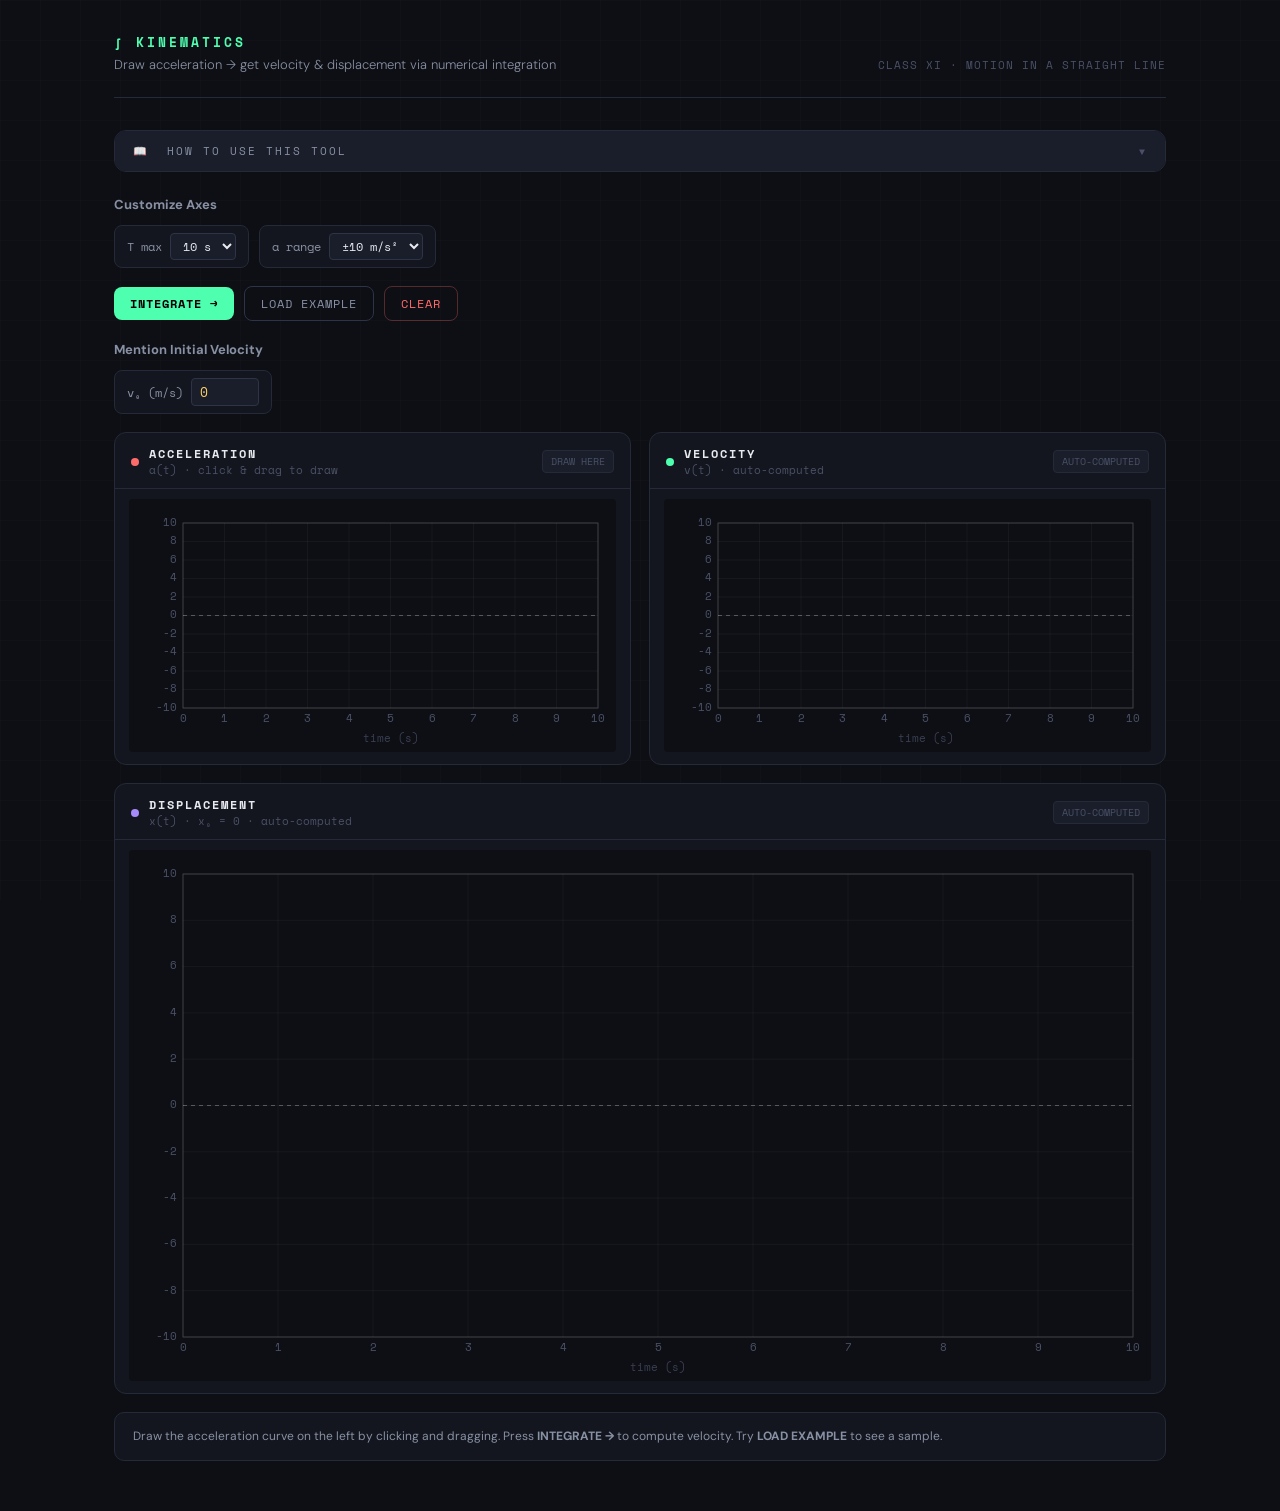
==== commit ba99b985: "Added How to Do section Added section "How to Use the Tool"" ====
--- a/kinematics_01/acceleration_to_velocity.html
+++ b/kinematics_01/acceleration_to_velocity.html
@@ -315,6 +315,94 @@
     margin-left: 6px;
     vertical-align: middle;
   }
+
+  /* ── How-to Panel ───────────────────────────────────────── */
+  .howto-panel {
+    background: var(--surface);
+    border: 1px solid var(--border);
+    border-radius: 12px;
+    margin-bottom: 24px;
+    overflow: hidden;
+  }
+  .howto-toggle {
+    width: 100%;
+    display: flex;
+    align-items: center;
+    justify-content: space-between;
+    padding: 12px 18px;
+    background: var(--surface2);
+    border: none;
+    cursor: pointer;
+    color: var(--text2);
+    font-family: var(--mono);
+    font-size: 11px;
+    letter-spacing: 2px;
+    text-transform: uppercase;
+    transition: background .15s;
+  }
+  .howto-toggle:hover { background: #1f2433; }
+  .howto-toggle .arrow {
+    font-size: 10px;
+    transition: transform .2s;
+    color: var(--text3);
+  }
+  .howto-toggle.open .arrow { transform: rotate(180deg); }
+  .howto-body {
+    display: none;
+    padding: 16px 20px 20px;
+  }
+  .howto-body.open { display: block; }
+  .howto-section {
+    margin-bottom: 16px;
+  }
+  .howto-section:last-child { margin-bottom: 0; }
+  .howto-section-title {
+    font-family: var(--mono);
+    font-size: 10px;
+    letter-spacing: 2px;
+    text-transform: uppercase;
+    margin-bottom: 8px;
+    padding-bottom: 5px;
+    border-bottom: 1px solid var(--border);
+  }
+  .howto-list {
+    list-style: none;
+    display: flex;
+    flex-direction: column;
+    gap: 6px;
+  }
+  .howto-list li {
+    display: flex;
+    gap: 10px;
+    align-items: flex-start;
+    font-size: 12.5px;
+    color: var(--text2);
+    line-height: 1.55;
+  }
+  .howto-list li .bullet {
+    flex-shrink: 0;
+    width: 18px;
+    height: 18px;
+    border-radius: 50%;
+    display: flex;
+    align-items: center;
+    justify-content: center;
+    font-family: var(--mono);
+    font-size: 9px;
+    font-weight: 700;
+    color: #000;
+    margin-top: 1px;
+  }
+  .howto-list li b { color: var(--text); }
+  .howto-list li code {
+    font-family: var(--mono);
+    font-size: 11px;
+    background: var(--surface2);
+    border: 1px solid var(--border2);
+    border-radius: 3px;
+    padding: 1px 5px;
+    color: var(--accent3);
+  }
 </style>
 </head>
 <body>
@@ -326,6 +414,72 @@
     </div>
     <div class="header-badge">CLASS XI · MOTION IN A STRAIGHT LINE</div>
   </header>
+
+  <!-- ── How-To Instructions ────────────────────────────── -->
+  <div class="howto-panel">
+    <button class="howto-toggle" id="howtoToggle" onclick="this.classList.toggle('open');document.getElementById('howtoBody').classList.toggle('open')">
+      <span>📖 &nbsp;How to Use This Tool</span>
+      <span class="arrow">▼</span>
+    </button>
+    <div class="howto-body" id="howtoBody">
+
+      <div class="howto-section">
+        <div class="howto-section-title" style="color:#ff6b6b">Step 1 — Draw the Acceleration Curve</div>
+        <ul class="howto-list">
+          <li><span class="bullet" style="background:#ff6b6b">1</span><span><b>Click and drag</b> on the <b>Acceleration graph</b> (top-left) to draw a straight-line segment. The x-axis is time (s) and the y-axis is acceleration (m/s²).</span></li>
+          <li><span class="bullet" style="background:#ff6b6b">2</span><span>Both axes snap to <b>integer values only</b> — time snaps to whole seconds, acceleration snaps to whole m/s².</span></li>
+          <li><span class="bullet" style="background:#ff6b6b">3</span><span><b>Draw multiple segments</b> end-to-end to build a piecewise linear acceleration profile. Each new segment connects to the previous one.</span></li>
+          <li><span class="bullet" style="background:#ff6b6b">4</span><span>Use the <code>LOAD EXAMPLE</code> button to see a pre-built multi-segment profile.</span></li>
+          <li><span class="bullet" style="background:#ff6b6b">5</span><span>Use <code>CLEAR</code> to erase everything and start over.</span></li>
+        </ul>
+      </div>
+
+      <div class="howto-section">
+        <div class="howto-section-title" style="color:#ffd166">Step 2 — Configure Axes &amp; Initial Conditions</div>
+        <ul class="howto-list">
+          <li><span class="bullet" style="background:#ffd166">1</span><span>Set <b>T max</b> (5 s / 10 s / 20 s) to control how long the time axis is before drawing.</span></li>
+          <li><span class="bullet" style="background:#ffd166">2</span><span>Set <b>a range</b> (±5, ±10, ±20 m/s²) to control the vertical scale of the acceleration graph.</span></li>
+          <li><span class="bullet" style="background:#ffd166">3</span><span>Enter <b>v₀</b> — the initial velocity at t = 0. Default is 0 m/s. Changing it instantly recomputes all graphs.</span></li>
+        </ul>
+      </div>
+
+      <div class="howto-section">
+        <div class="howto-section-title" style="color:#4fffb0">Step 3 — Integrate to Get Velocity &amp; Displacement</div>
+        <ul class="howto-list">
+          <li><span class="bullet" style="background:#4fffb0">1</span><span>Click <code>INTEGRATE →</code> (or just finish drawing — it auto-integrates). The <b>Velocity graph</b> is computed via <b>v(t) = v₀ + ∫a dt</b>.</span></li>
+          <li><span class="bullet" style="background:#4fffb0">2</span><span>The <b>Displacement graph</b> is then computed via <b>x(t) = ∫v dt</b> with x₀ = 0.</span></li>
+          <li><span class="bullet" style="background:#4fffb0">3</span><span>All three graphs share the <b>same time axis</b>, so you can read off corresponding values at any moment.</span></li>
+        </ul>
+      </div>
+
+      <div class="howto-section">
+        <div class="howto-section-title" style="color:#a78bfa">Step 4 — Read the Section Analysis</div>
+        <ul class="howto-list">
+          <li><span class="bullet" style="background:#a78bfa">1</span><span>After integrating, the graphs are divided into <b>colour-coded sections</b> (S1, S2, S3…). Each section spans between two consecutive time points you chose.</span></li>
+          <li><span class="bullet" style="background:#a78bfa">2</span><span>A <b>Section-by-Section Analysis</b> panel appears below the graphs. Click each section tab (S1, S2…) to see its breakdown.</span></li>
+          <li><span class="bullet" style="background:#a78bfa">3</span><span>Each section shows three rows:<br>
+            &nbsp;&nbsp;• <b style="color:#ff6b6b">Acceleration</b> — what the acceleration is doing (constant, increasing, decreasing, crossing zero).<br>
+            &nbsp;&nbsp;• <b style="color:#4fffb0">Velocity</b> — how velocity responds (linear rise/fall, curve, local max/min at zero-crossing).<br>
+            &nbsp;&nbsp;• <b style="color:#a78bfa">Displacement</b> — how position changes (linear, concave up/down, local max/min where v = 0).
+          </span></li>
+          <li><span class="bullet" style="background:#a78bfa">4</span><span>The <b>Δv</b> and <b>Δx</b> badges show the net change in velocity and displacement over each section.</span></li>
+        </ul>
+      </div>
+
+      <div class="howto-section">
+        <div class="howto-section-title" style="color:var(--text3)">Key Physics Reminders</div>
+        <ul class="howto-list">
+          <li><span class="bullet" style="background:var(--text3)">→</span><span>Where <b>a = constant &gt; 0</b>: velocity rises linearly (straight line with positive slope).</span></li>
+          <li><span class="bullet" style="background:var(--text3)">→</span><span>Where <b>a is increasing</b>: velocity curve bends <b>upward</b> (concave up, slope grows).</span></li>
+          <li><span class="bullet" style="background:var(--text3)">→</span><span>Where <b>a crosses zero (+ → −)</b>: velocity has a <b>local maximum</b> at that exact time.</span></li>
+          <li><span class="bullet" style="background:var(--text3)">→</span><span>Where <b>a crosses zero (− → +)</b>: velocity has a <b>local minimum</b> at that exact time.</span></li>
+          <li><span class="bullet" style="background:var(--text3)">→</span><span>Where <b>v crosses zero (+ → −)</b>: displacement has a <b>local maximum</b> at that time.</span></li>
+          <li><span class="bullet" style="background:var(--text3)">→</span><span>Where <b>v = constant</b>: displacement increases <b>linearly</b> (straight line).</span></li>
+        </ul>
+      </div>
+
+    </div>
+  </div>
 
 <!--  <div class="formula-bar">
     <div class="formula-pill">
